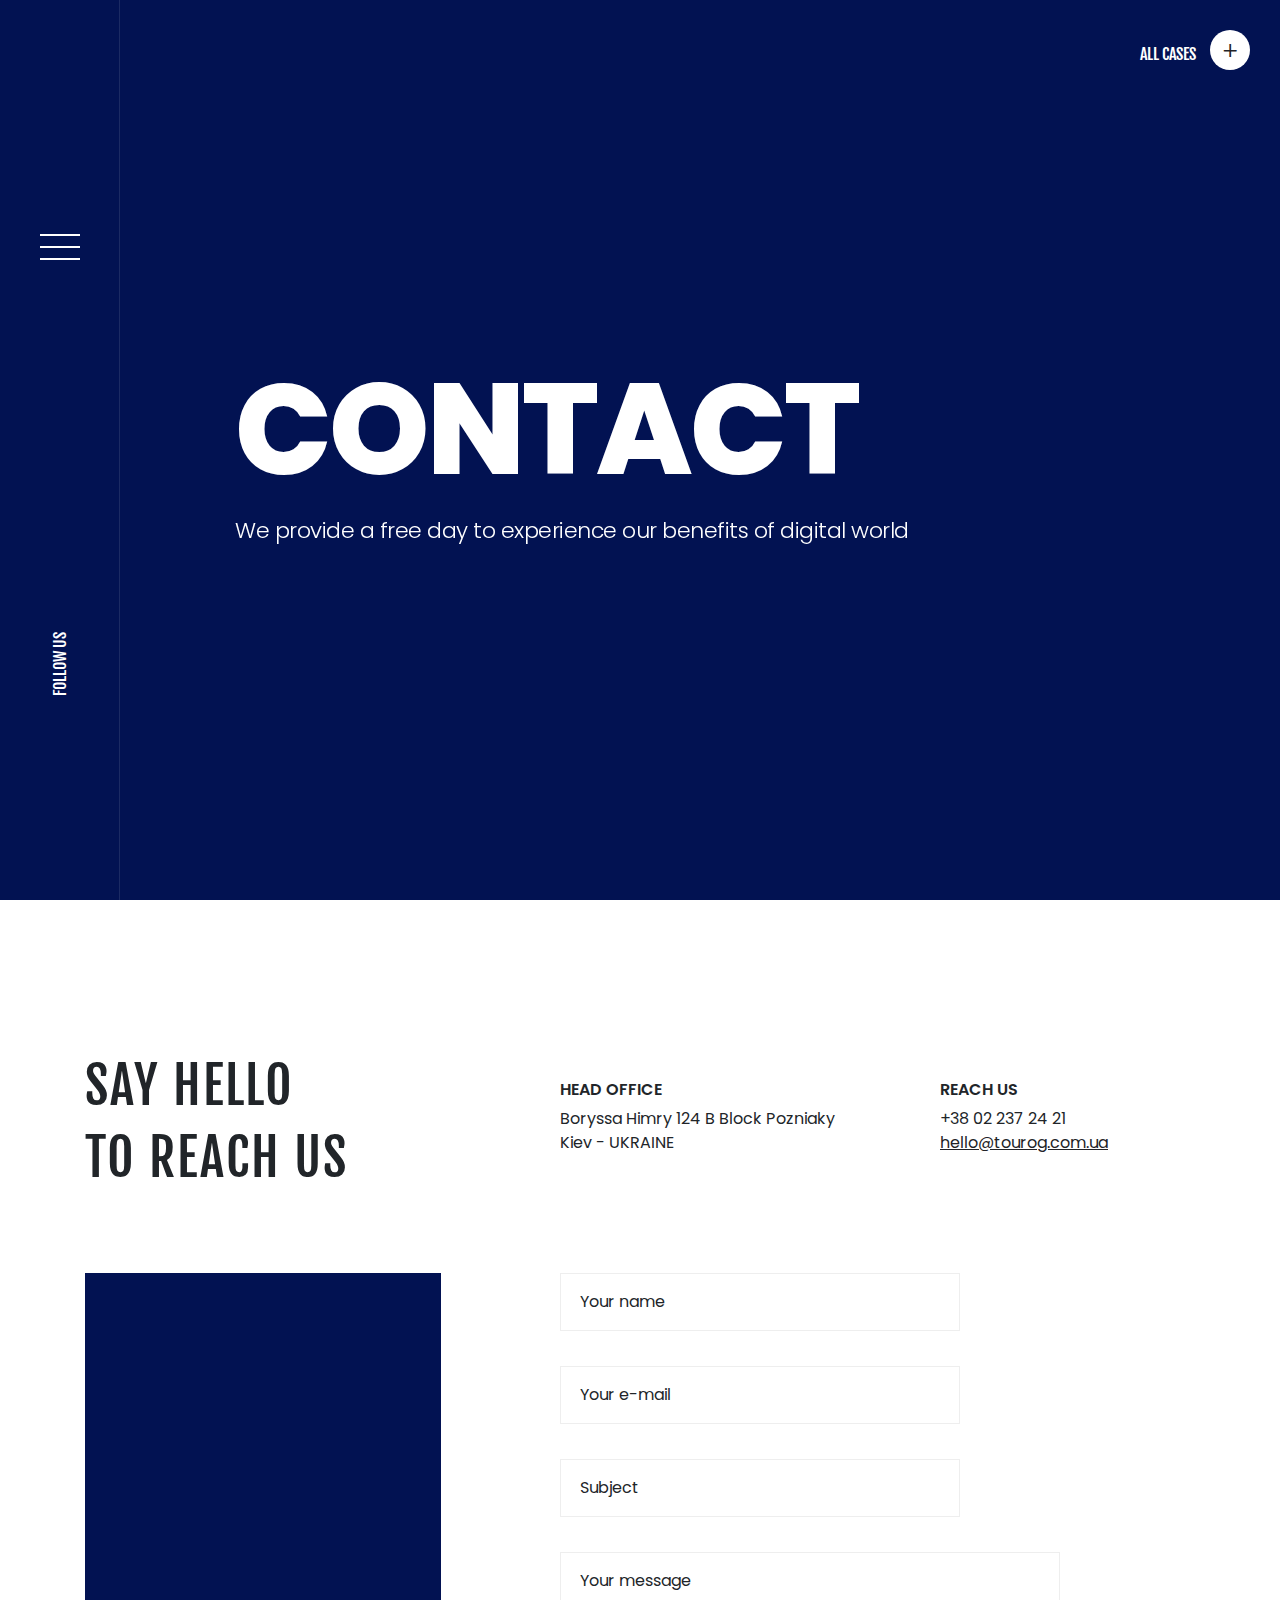
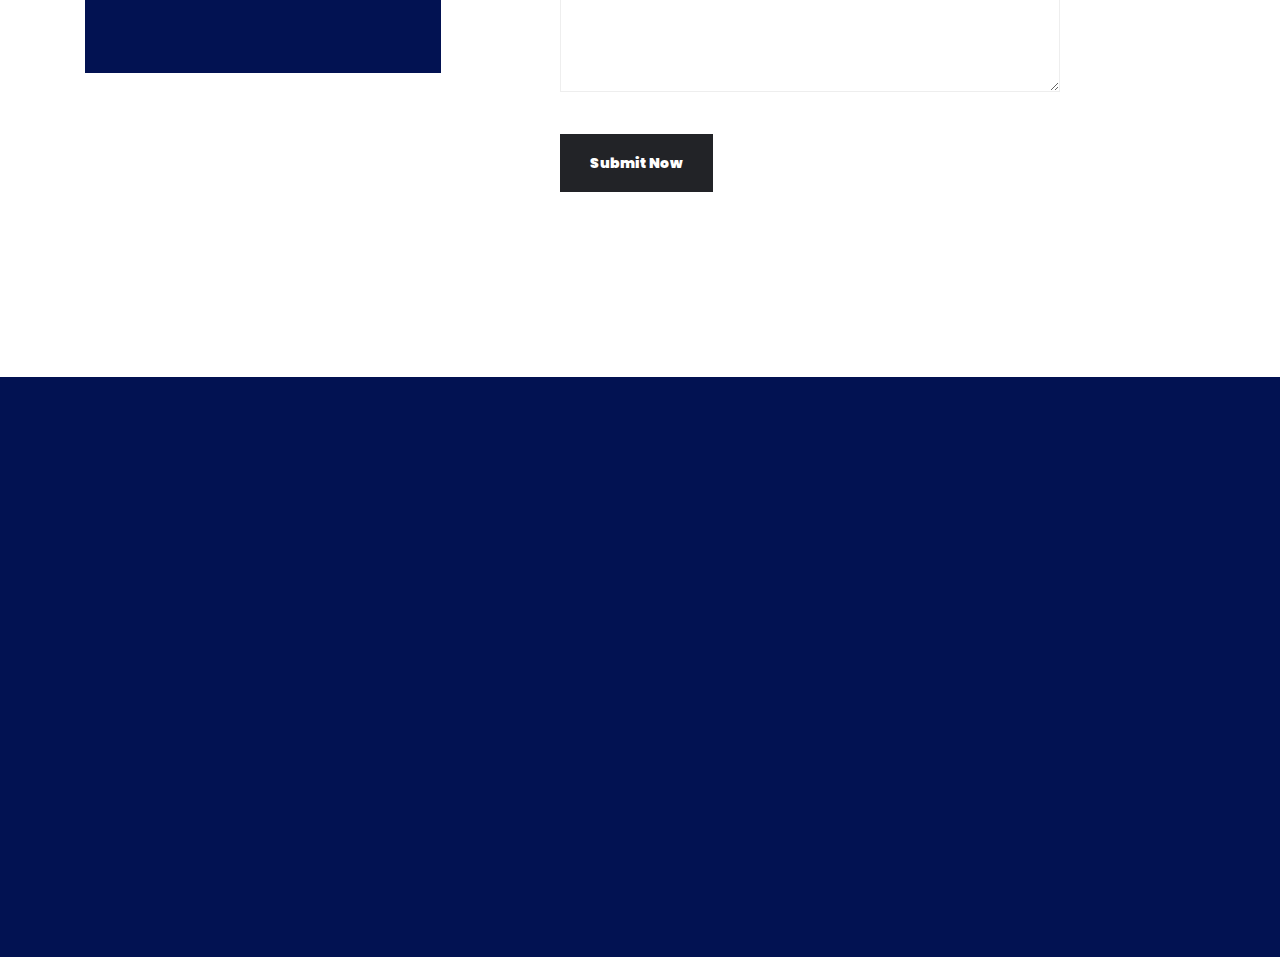
==== contact.html @ afe0ced9 "edit" ====
<!doctype html>
<html lang="en">
<head>
<meta charset="utf-8">
<meta name="viewport" content="width=device-width, initial-scale=1, shrink-to-fit=no">
<meta name="format-detection" content="telephone=no">
<meta name="theme-color" content="#75dab4"/>
<title>Nava Marketing Agency</title>
<meta name="author" content="Themezinho">
<meta name="description" content="Nava Marketing Agency">
<meta name="keywords" content="creative, works, showcase, portfolio, highlight, projects, modern, tourog, digital, studio, css, animation, transition, freelancers, web, development">

<!-- SOCIAL MEDIA META -->
<meta property="og:description" content="Nava Marketing Agency">
<meta property="og:image" content="">
<meta property="og:site_name" content="Nava">
<meta property="og:title" content="Nava">
<meta property="og:type" content="website">
<meta property="og:url" content="">

<!-- TWITTER META -->
<!-- <meta name="twitter:card" content="summary">
<meta name="twitter:site" content="@tourog">
<meta name="twitter:creator" content="@tourog">
<meta name="twitter:title" content="tourog">
<meta name="twitter:description" content="Tourog | Creative Agensy for Digital Age">
<meta name="twitter:image" content="http://www.themezinho.net/tourog/preview.png"> -->

<!-- FAVICON FILES -->
<link href="images/logos/logo-nava.png" rel="apple-touch-icon" sizes="144x144">
<link href="images/logos/logo-nava.png" rel="apple-touch-icon" sizes="114x114">
<link href="images/logos/logo-nava.png" rel="apple-touch-icon" sizes="72x72">
<link href="images/logos/logo-nava.png" rel="apple-touch-icon">
<link href="images/logos/logo-nava.png" rel="shortcut icon">

<!-- CSS FILES -->
<link rel="stylesheet" href="css/fontawesome.min.css">
<link rel="stylesheet" href="css/fancybox.min.css">
<link rel="stylesheet" href="css/hamburger.min.css">
<link rel="stylesheet" href="css/odometer.min.css">
<link rel="stylesheet" href="css/swiper.min.css">
<link rel="stylesheet" href="css/bootstrap.min.css">
<link rel="stylesheet" href="css/style.css">
</head>
<body>
<div class="preloader">
  <div class="layer"></div>
  <!-- end layer -->
  <div class="inner">
    <figure> <img src="images/logos/logo1.png" alt="Image" style="height: 150px; width: auto;"> </figure>
    <span></span> </div>
  <!-- end inner -->
</div>
<!-- end preloader -->
<div class="page-transition">
  <div class="layer"></div>
  <!-- end layer -->
</div>
<!-- end page-transition -->
<nav class="site-navigation">
  <div class="layer"></div>
  <!-- end layer -->
  <div class="inner">
    <ul data-splitting>
      <li><a href="index.html">HOME</a><small>Home Page</small>
        
      <!-- <ul>
      	<li><a href="index.html">HOME SLIDER</a></li>
      	<li><a href="index-video.html">HOME VIDEO</a></li>
      	<li><a href="index-carousel.html">HOME CAROUSEL</a></li>
      </ul> -->
        </li>
      <!-- <li><a href="studio.html">STUDIO</a> <small>All About Us</small> </li> -->
      <li><a href="showcases.html">SHOWCASES</a> <small>Our all projects</small> </li>
      <!-- <li><a href="blog.html">BLOG</a> <small>Recent posts</small> </li> -->
      <li><a href="contact.html">CONTACT</a> <small>Say hello</small> </li>
    </ul>
  </div>
  <!-- end inner -->
</nav>
<!-- end site-navigation -->
<div class="social-media">
  <div class="layer"> </div>
  <!-- end layer -->
  <div class="inner">
    <h5>Social Share </h5>
    <ul>
      <li><a href="https://www.facebook.com/nava.marketing.ag\"><i class="fab fa-facebook-f"></i></a></li>
      <li><a href="https://www.instagram.com/nava_agency?igsh=MXhuM2VhdHByc3c0NA=="><i class="fab fa-instagram"></i></a></li>
      <li><a href="https://www.linkedin.com/company/80256194/admin/feed/posts/"><i class="fab fa-linkedin-in"></i></a></li>
      <li><a href="https://www.tiktok.com/@nava.agency?_t=8l06HeVfZ2M&_r=1"><i class="fa-brands fa-tiktok"></i></a></li>
      <!-- <li><a href="#"><i class="fab fa-youtube"></i></a></li> -->
    </ul>
  </div>
</div>
<!-- end social-media -->
<div class="all-cases">
  <div class="layer"> </div>
  <!-- end layer -->
  <!-- <div class="inner">
    <ul>
      <li><a href="#">Darkness</a></li>
      <li><a href="#">Goddes</a></li>
      <li><a href="#">Employee</a></li>
      <li><a href="#">Berry</a></li>
      <li><a href="#">Roosters</a></li>
      <li><a href="#">Primero</a></li>
    </ul>
  </div> -->
  <!-- end inner -->
</div>
<!-- end all-cases -->
<main>
  <aside class="left-side">
    <!-- <div class="logo"> <a href="index.html"><img src="images/logos/logo1.png" alt="Image"></a> </div> -->
    <!-- end logo -->
    <div class="hamburger" id="hamburger">
      <div class="hamburger__line hamburger__line--01">
        <div class="hamburger__line-in hamburger__line-in--01"></div>
      </div>
      <div class="hamburger__line hamburger__line--02">
        <div class="hamburger__line-in hamburger__line-in--02"></div>
      </div>
      <div class="hamburger__line hamburger__line--03">
        <div class="hamburger__line-in hamburger__line-in--03"></div>
      </div>
      <div class="hamburger__line hamburger__line--cross01">
        <div class="hamburger__line-in hamburger__line-in--cross01"></div>
      </div>
      <div class="hamburger__line hamburger__line--cross02">
        <div class="hamburger__line-in hamburger__line-in--cross02"></div>
      </div>
    </div>
    <!-- end hamburger -->
    <div class="follow-us"> FOLLOW US </div>
    <!-- end follow-us -->
    <!-- <div class="equalizer"> <span></span> <span></span> <span></span> <span></span> </div> -->
    <!-- end equalizer -->
  </aside>
  <!-- end left-side -->
  <div class="all-cases-link"> <span>ALL CASES</span> <b>+</b> </div>
  <!-- end all-cases-link -->
  <header class="page-header">
  <div class="video-bg">
  	<video src="videos/video02.mp4" muted loop autoplay></video>
  </div>
  <!-- end video-bg -->
  <div class="inner">
  	<div class="container">
  		<h1>CONTACT</h1>
  		<p>We provide a free day to experience our benefits of digital world</p>
  	</div>
  	<!-- end container -->
  </div>
  <!-- end inner -->
  </header>
  <!-- end page-header -->
	 <section class="contact">
    <div class="container">
    	<div class="row">
    	<div class="col-lg-5">
    		<h3 class="section-title">SAY HELLO <br>TO REACH US</h3>
    	</div>
    	<!-- end col-5 -->
    	<div class="col-lg-4 col-md-6">
    		<h6>HEAD OFFICE</h6>
    		<address>
    			Boryssa Himry 124 B Block Pozniaky<br>
Kiev - UKRAINE
    		</address>
    	</div>
    	<!-- end col-4 -->
    	<div class="col-lg-3 col-md-6">
    		<h6>REACH US</h6>
    		<address>
    			<p>+38 02 237 24 21</p>
    			<a href="#">hello@tourog.com.ua</a>
    		</address>
    	</div>
    	<!-- end col-3 -->
    	<div class="col-lg-5">
    		 <div class="map">
    			<iframe src="https://www.google.com/maps/embed?pb=!1m18!1m12!1m3!1d325518.68780316407!2d30.252511957059642!3d50.4016990487754!2m3!1f0!2f0!3f0!3m2!1i1024!2i768!4f13.1!3m3!1m2!1s0x40d4cf4ee15a4505%3A0x764931d2170146fe!2z0JrQuNGX0LIsINCj0LrRgNCw0ZfQvdCwLCAwMjAwMA!5e0!3m2!1suk!2str!4v1555663203384!5m2!1suk!2str"></iframe>
    		</div>
    		<!-- end map -->
    	</div>
    	<!-- end col-5 -->
    	<div class="col-lg-7">
    		<div class="contact-form">
			 <form id="contact" name="contact" method="post">
          <div class="form-group">
            <input type="text" name="name" id="name" autocomplete="off" required>
             <span>Your name</span>
          </div>
          <!-- end form-group -->
          <div class="form-group"> 
            <input type="text" name="email" id="email" autocomplete="off" required>
            <span>Your e-mail</span>
          </div>
          <!-- end form-group -->
          <div class="form-group"> 
            <input type="text" name="subject" id="subject" autocomplete="off" required>
            <span>Subject</span>
          </div>
          <!-- end form-group -->
          <div class="form-group"> 
            <textarea name="message" id="message" autocomplete="off" required></textarea>
            <span>Your message</span>
          </div>
          <!-- end form-group -->
          <div class="form-group">
            <button id="submit" type="submit" name="submit">
<strong>Submit Now<b></b> <i></i></strong>
         </button>
          </div>
          <!-- end form-group -->
        </form>
        <!-- end form --> 
         <div class="form-group">
          <div id="success" class="alert alert-success" role="alert"> Your message was sent successfully! We will be in touch as soon as we can. </div>
        <!-- end success -->
        <div id="error" class="alert alert-danger" role="alert"> Something went wrong, try refreshing and submitting the form again. </div>
        <!-- end error --> 
        </div>
        <!-- end form-group -->
        </div>
        <!-- end contact-form -->
    	</div>
    	<!-- col-7 -->
    	</div>
    	<!-- end row -->
    </div>
    <!-- end container -->
  </section>
  <!-- end blog -->
</main>
<!-- end main -->
<footer class="footer">
  <div class="container">
    <div class="row">
      <div class="col-12">
        <ul>
          <li><a href="#"><i class="fab fa-facebook-f"></i></a></li>
          <li><a href="#"><i class="fab fa-twitter"></i></a></li>
          <li><a href="#"><i class="fab fa-linkedin-in"></i></a></li>
          <li><a href="#"><i class="fab fa-google-plus-g"></i></a></li>
          <li><a href="#"><i class="fab fa-youtube"></i></a></li>
        </ul>
        <h6>LET’S HAVE A TALK ABOUT YOUR PROJECT.</h6>
        <h2>Need more information or want <br>
          to get in touch?</h2>
        <a href="#" class="link">Get in touch</a> </div>
      <!-- end col-12 -->
      <div class="col-12">
        <div class="footer-bar"> <span class="copyright">© 2023 Tourog | All Rights Reserved</span> <span class="creation">Site created by <a href="#">Themezinho</a></span> </div>
        <!-- end footer-bar --> 
      </div>
      <!-- end col-12 --> 
    </div>
    <!-- end row --> 
  </div>
  <!-- end container --> 
</footer>
<!-- end footer -->

<!-- JS FILES --> <script src="js/jquery.min.js"></script> 
<script src="js/bootstrap.min.js"></script> 
<script src="js/swiper.min.js"></script> 
<script src="js/wow.min.js"></script> 
<script src='js/splitting.min.js'></script> 
<script src='js/odometer.min.js'></script> 
<script src='js/fancybox.min.js'></script> 
<script src="js/jquery.form.min.js"></script> 
<script src="js/jquery.validate.min.js"></script> 
<script src="js/contact.form.min.js"></script> 
<script src="js/scripts.js"></script>
</body>
</html>
---- css/hamburger.min.css ----
.hamburger{width:40px;height:40px;display:block;position:relative;cursor:pointer;pointer-events:auto;-webkit-tap-highlight-color:transparent}.hamburger__line{width:40px;height:2px;overflow:hidden;position:absolute;z-index:10}.hamburger__line-in{width:200px;height:2px;position:absolute;top:0;left:0}.hamburger__line-in::after,.hamburger__line-in::before{width:60px;height:2px;content:'';display:block;position:absolute;top:0;background-color:#fff}.hamburger__line-in::before{left:-128px}.hamburger__line-in::after{left:0}.hamburger__line--01,.hamburger__line--02,.hamburger__line--03{left:0}.hamburger__line--01{top:10px}.hamburger__line--02{top:22px}.hamburger__line--03{top:34px}.hamburger__line--cross01,.hamburger__line--cross02{left:0}.hamburger__line--cross01,.hamburger__line--cross02{top:22px}.hamburger__line--cross01{-webkit-transform:rotate(45deg);transform:rotate(45deg)}.hamburger__line--cross02{-webkit-transform:rotate(-45deg);transform:rotate(-45deg)}.hamburger__line{-webkit-transition-duration:.6s;transition-duration:.6s;-webkit-transition-timing-function:cubic-bezier(.19,1,.22,1);transition-timing-function:cubic-bezier(.19,1,.22,1)}.hamburger__line-in{-webkit-transition-duration:.6s;transition-duration:.6s;-webkit-transition-timing-function:cubic-bezier(.19,1,.22,1);transition-timing-function:cubic-bezier(.19,1,.22,1)}.hamburger__line-in::after,.hamburger__line-in::before{-webkit-transition-timing-function:cubic-bezier(.19,1,.22,1);transition-timing-function:cubic-bezier(.19,1,.22,1);-webkit-transition-property:-webkit-transform;transition-property:-webkit-transform;transition-property:transform;transition-property:transform,-webkit-transform}.hamburger__line-in--cross01,.hamburger__line-in--cross02{-webkit-transform:translateX(-33.3%);transform:translateX(-33.3%)}.hamburger__line-in--01{-webkit-transition-delay:.2s;transition-delay:.2s}.hamburger__line-in--02{-webkit-transition-delay:.25s;transition-delay:.25s}.hamburger__line-in--02::after,.hamburger__line-in--02::before{-webkit-transition-delay:50ms;transition-delay:50ms}.hamburger__line-in--03{-webkit-transition-delay:.3s;transition-delay:.3s}.hamburger__line-in--03::after,.hamburger__line-in--03::before{-webkit-transition-delay:.1s;transition-delay:.1s}.hamburger__line-in--cross01{-webkit-transition-delay:0ms;transition-delay:0ms}.hamburger__line-in--cross02{-webkit-transition-delay:50ms;transition-delay:50ms}.hamburger__line-in--cross02::after,.hamburger__line-in--cross02::before{-webkit-transition-delay:.1s;transition-delay:.1s}.hamburger.is-opened-navi .hamburger__line-in--01,.hamburger.is-opened-navi .hamburger__line-in--02,.hamburger.is-opened-navi .hamburger__line-in--03{-webkit-transform:translateX(33.3%);transform:translateX(33.3%)}.hamburger.is-opened-navi .hamburger__line-in--cross01,.hamburger.is-opened-navi .hamburger__line-in--cross02{-webkit-transform:translateX(0);transform:translateX(0)}.hamburger.is-opened-navi .hamburger__line-in--01{-webkit-transition-delay:0s;transition-delay:0s}.hamburger.is-opened-navi .hamburger__line-in--02{-webkit-transition-delay:50ms;transition-delay:50ms}.hamburger.is-opened-navi .hamburger__line-in--03{-webkit-transition-delay:.1s;transition-delay:.1s}.hamburger.is-opened-navi .hamburger__line-in--cross01{-webkit-transition-delay:.25s;transition-delay:.25s}.hamburger.is-opened-navi .hamburger__line-in--cross02{-webkit-transition-delay:.3s;transition-delay:.3s}.hamburger:hover .hamburger__line-in::after,.hamburger:hover .hamburger__line-in::before{-webkit-transform:translateX(200%);transform:translateX(200%)}.hamburger:hover .hamburger__line-in--01::after,.hamburger:hover .hamburger__line-in--01::before,.hamburger:hover .hamburger__line-in--02::after,.hamburger:hover .hamburger__line-in--02::before,.hamburger:hover .hamburger__line-in--03::after,.hamburger:hover .hamburger__line-in--03::before{-webkit-transition-duration:1s;transition-duration:1s}.hamburger:hover .hamburger__line-in--cross01::after,.hamburger:hover .hamburger__line-in--cross01::before,.hamburger:hover .hamburger__line-in--cross02::after,.hamburger:hover .hamburger__line-in--cross02::before{-webkit-transition-duration:0s;transition-duration:0s}.hamburger.is-opened-navi:hover .hamburger__line-in--cross01::after,.hamburger.is-opened-navi:hover .hamburger__line-in--cross01::before,.hamburger.is-opened-navi:hover .hamburger__line-in--cross02::after,.hamburger.is-opened-navi:hover .hamburger__line-in--cross02::before{-webkit-transition-duration:1s;transition-duration:1s}.hamburger.is-opened-navi:hover .hamburger__line-in--01::after,.hamburger.is-opened-navi:hover .hamburger__line-in--01::before,.hamburger.is-opened-navi:hover .hamburger__line-in--02::after,.hamburger.is-opened-navi:hover .hamburger__line-in--02::before,.hamburger.is-opened-navi:hover .hamburger__line-in--03::after,.hamburger.is-opened-navi:hover .hamburger__line-in--03::before{-webkit-transition-duration:0s;transition-duration:0s}
---- css/style.css ----
/*

@Author: Themezinho
@URL: http://www.themezinho.net

This file contains the styling for the actual theme, this
is the file you need to edit to change the look of the
theme.


	// Table of contents //

		01. GOOGLE FONTS
		02. BODY
		03. HTML TAGS
		04. CUSTOM TAGS
		05. SECTIONS
		06. CONTENT
		07. ODOMETER
		08. EQUALIZER
		09. REVEAL EFFECT
		10. PAGE TRANSITION
		11. PRELOADER
		12. PAGE LOADED
		13. TEXT ROTATER
		14. PERSPECTIVE
		15. SOCIAL BAR
		16. HEADER
		17. DROPDOWN
		18. SLIDER
		19. SLIDER FRACTION
		20. SLIDER BUTTONS
		21. SLIDER CONTENT
		22. SLIDER LINKS
		23. INT HERO
		24. ABOUT STUDIO
		25. WORKS
		26. WORKS FILTER
		27. WORKS FIGURE
		28. ICON FEATURES
		29. TEAM MEMBERS
		30. CLIENTS
		31. SIDE IMAGE CONTENT
		32. AWARDS
		33. JOURNAL
		34. CONTACT
		35. FOOTER
		36. SCROLL DOWN
		37. RESPONSIVE MEDIUM FIXES
		38. RESPONSIVE TABLET FIXES
		39. RESPONSIVE MOBILE FIXES



*/
/* GOOGLE FONTS */
@import url("https://fonts.googleapis.com/css?family=Fjalla+One|Poppins:300,400,600,800&display=swap");
/* BODY */
* {
  outline: none !important;
}

body {
  margin: 0;
  padding: 0;
  font-family: "Poppins", sans-serif;
  -webkit-font-smoothing: antialiased;
  text-rendering: optimizeLegibility;
  -moz-osx-font-smoothing: grayscale;
  background: #021252;
}

/* HTML ELEMENTS */
img {
  max-width: 100%;
}

/* LINKS */
a {
  color: #222327;
  -webkit-transition: 0.25s ease-in-out;
  -moz-transition: 0.25s ease-in-out;
  -ms-transition: 0.25s ease-in-out;
  -o-transition: 0.25s ease-in-out;
  transition: 0.25s ease-in-out;
}
a:hover {
  text-decoration: underline;
  color: #222327;
}

/* CUSTOM CLASSES */
.overflow {
  overflow: hidden;
}

/* CUSTOM CONTAINER */
@media (min-width: 1300px) {
  .container {
    max-width: 1340px;
  }
}
/* SECTIONS */
main {
  width: 100%;
  display: flex;
  flex-wrap: wrap;
  position: relative;
  overflow: hidden;
  background: #021252;
}

section {
  position: relative;
}

aside {
  position: relative;
}

/* FORM ELEMENTS */
input[type=text] {
  max-width: 100%;
  height: 58px;
  border: 1px solid #eee;
  padding: 0 20px;
}

input[type=email] {
  max-width: 100%;
  height: 58px;
  border: 1px solid #eee;
  padding: 0 20px;
}

input[type=search] {
  max-width: 100%;
  height: 58px;
  border: 1px solid #eee;
  padding: 0 20px;
}

input[type=password] {
  max-width: 100%;
  height: 58px;
  border: 1px solid #eee;
  padding: 0 20px;
}

input[type=submit] {
  height: 58px;
  border: none;
  background: #222327;
  color: #fff;
  padding: 0 30px;
  font-weight: 600;
  font-size: 14px;
}

button[type=submit] {
  height: 58px;
  border: none;
  background: #222327;
  color: #fff;
  padding: 0 30px;
  font-weight: 600;
  font-size: 14px;
}

textarea {
  max-width: 100%;
  height: 140px;
  border: 1px solid #eee;
  padding: 20px;
}

/* EQUALIZER */
.equalizer {
  width: 26px;
  height: 30px;
  cursor: pointer;
  position: relative;
}

.equalizer span {
  background: #fff;
  width: 2px;
  height: 0px;
  bottom: 0;
  left: 0%;
  display: block;
  position: absolute;
  transition: height 0.2s linear;
}

.equalizer span:nth-child(1) {
  margin-left: 8px;
}

.equalizer span:nth-child(2) {
  margin-left: 16px;
}

.equalizer span:nth-child(4) {
  margin-left: 24px;
}

.equalizer.paused span {
  height: 3px !important;
}

/* SPLITTING */
.splitting .word, .splitting .char {
  display: inline-block;
}

.splitting .char {
  position: relative;
}

.animated .char {
  display: inline-block;
  animation: texteffect 0.6s cubic-bezier(0.5, 0, 0.5, 1) both;
  animation-delay: calc(10ms * var(--char-index));
}

/* ODOMETER */
.odometer.odometer-auto-theme, .odometer.odometer-theme-car {
  padding: 0;
}

.odometer.odometer-auto-theme .odometer-digit, .odometer.odometer-theme-car .odometer-digit {
  padding: 0;
}

.odometer.odometer-auto-theme .odometer-digit .odometer-value, .odometer.odometer-theme-car .odometer-digit .odometer-value {
  text-indent: -5px;
}

.odometer.odometer-auto-theme .odometer-digit .odometer-digit-inner, .odometer.odometer-theme-car .odometer-digit .odometer-digit-inner {
  left: 0;
}

.odometer.odometer-auto-theme .odometer-digit .odometer-value, .odometer.odometer-theme-car .odometer-digit .odometer-value {
  text-indent: 0;
}

/* PAGINATION */
.pagination {
  width: 100%;
  float: left;
  margin: 50px 0;
}
.pagination .page-item {
  display: inline-block;
  margin-right: 10px;
}
.pagination .page-item .page-link {
  font-weight: 600;
  border-radius: 0 !important;
  font-size: 13px;
  color: #222327;
  line-height: 1;
  padding: 15px 30px;
}

/* REVEAL EFFECT */
.reveal-effect {
  float: left;
  position: relative;
}

.reveal-effect > * {
  -webkit-animation-duration: 1s;
  animation-duration: 1s;
  -webkit-animation-fill-mode: forwards;
  animation-fill-mode: forwards;
  -webkit-animation-timing-function: cubic-bezier(0.785, 0.135, 0.15, 0.86);
  animation-timing-function: cubic-bezier(0.785, 0.135, 0.15, 0.86);
  position: relative;
}

.reveal-effect > * {
  -webkit-animation-fill-mode: forwards;
  animation-fill-mode: forwards;
}

.reveal-effect {
  -webkit-transition-property: -webkit-transform;
  transition-property: -webkit-transform;
  transition-property: transform;
  transition-property: transform, -webkit-transform;
}

.reveal-effect {
  -webkit-transition-duration: 1.2s;
  transition-duration: 1.2s;
  -webkit-transition-timing-function: cubic-bezier(0.25, 0.1, 0.25, 1);
  transition-timing-function: cubic-bezier(0.25, 0.1, 0.25, 1);
}

.reveal-effect.animated {
  -webkit-transform: translate(0, 0);
  transform: translate(0, 0);
}

.reveal-effect.animated * {
  -webkit-animation-name: show-img-1;
  animation-name: show-img-1;
}

.reveal-effect:after {
  -webkit-animation-fill-mode: forwards;
  animation-fill-mode: forwards;
  -webkit-animation-timing-function: cubic-bezier(0.785, 0.135, 0.15, 0.86);
  animation-timing-function: cubic-bezier(0.785, 0.135, 0.15, 0.86);
}

.reveal-effect:after {
  content: "";
  width: 100%;
  height: 100%;
  display: block;
  position: absolute;
  top: 0;
  left: 0;
}

.reveal-effect:after {
  -webkit-transform-origin: left top;
  transform-origin: left top;
  -webkit-transform: scale(0.05, 0);
  transform: scale(0.05, 0);
  -webkit-animation-duration: 1s;
  animation-duration: 1s;
  -webkit-animation-fill-mode: forwards;
  animation-fill-mode: forwards;
  -webkit-animation-timing-function: cubic-bezier(0.785, 0.135, 0.15, 0.86);
  animation-timing-function: cubic-bezier(0.785, 0.135, 0.15, 0.86);
}

.reveal-effect.masker:after {
  background-color: #161619;
}

.reveal-effect.animated:after {
  -webkit-animation-name: slide-bg-2;
  animation-name: slide-bg-2;
}

/* SWIPER PAGINATION */
.swiper-pagination .swiper-pagination-bullet {
  width: 12px;
  height: 12px;
  transform: scale(0.4);
  background: #fff;
  opacity: 1;
  border-radius: 50%;
}

.swiper-pagination .swiper-pagination-bullet:hover {
  -webkit-transition: box-shadow 0.3s ease;
  transition: box-shadow 0.3s ease;
  -webkit-transition: background-color 0.3s ease, -webkit-transform 0.3s ease;
  transition: background-color 0.3s ease, transform 0.3s ease;
  -webkit-transform: scale(1);
  box-shadow: 0 0 0 2px rgba(255, 255, 255, 0);
  border: 2px solid #fff;
  background: none;
}

.swiper-pagination .swiper-pagination-bullet-active {
  -webkit-transition: box-shadow 0.3s ease;
  transition: box-shadow 0.3s ease;
  -webkit-transition: background-color 0.3s ease, -webkit-transform 0.3s ease;
  transition: background-color 0.3s ease, transform 0.3s ease;
  -webkit-transform: scale(1);
  box-shadow: 0 0 0 2px rgba(255, 255, 255, 0);
  border: 2px solid #fff;
  background: none;
}

/* PRELOADER */
.preloader {
  width: 100%;
  height: 100%;
  display: flex;
  flex-wrap: wrap;
  flex-direction: column;
  justify-content: center;
  position: fixed;
  left: 0;
  top: 0;
  z-index: 11;
  background: rgb(7, 41, 181);
  text-align: center;
  -webkit-transition: all 0.3s ease;
  -moz-transition: all 0.3s ease;
  transition: all 0.3s ease;
  transition-duration: 500ms;
  -webkit-transition-duration: 500ms;
  transition-timing-function: cubic-bezier(0.86, 0, 0.07, 1);
  -webkit-transition-timing-function: cubic-bezier(0.86, 0, 0.07, 1);
  overflow: hidden;
  transition-delay: 0.6s;
}
.preloader * {
  -webkit-transition: all 0.3s ease;
  -moz-transition: all 0.3s ease;
  transition: all 0.3s ease;
  transition-duration: 500ms;
  -webkit-transition-duration: 500ms;
  transition-timing-function: cubic-bezier(0.86, 0, 0.07, 1);
  -webkit-transition-timing-function: cubic-bezier(0.86, 0, 0.07, 1);
}
.preloader .layer {
  width: 100%;
  height: 100%;
  position: absolute;
  left: 0;
  top: 0;
  background: #021252;
  transition-delay: 0.3s;
}
.preloader .inner {
  display: inline-block;
  text-align: center;
  position: relative;
  z-index: 2;
  margin: 0 auto;
}
.preloader .inner span {
  color: #fff;
  text-transform: uppercase;
  font-weight: 600;
  font-size: 13px;
}
.preloader .inner figure {
  display: block;
  margin-bottom: 20px;
  transition-delay: 0.1s;
}
.preloader .inner figure img {
  height: 40px;
  transform: translateX(-7px);
}

/* PAGE LOADED */
.page-loaded .preloader {
  left: -100%;
}

.page-loaded .preloader .inner figure {
  opacity: 0;
  transform: scale(1.5);
}

.page-loaded .preloader .inner span {
  transform: translateY(20px);
  opacity: 0;
}

.page-loaded .preloader .layer {
  left: -100%;
}

.page-loaded .left-side {
  left: 0;
  opacity: 1;
}

.page-loaded .slider {
  filter: blur(0);
  transform: scale(1);
}

.page-loaded .page-header {
  filter: blur(0);
  transform: scale(1);
}

.page-loaded .all-cases-link {
  right: 30px;
}

/* PAGE TRANSTION */
.page-transition {
  width: 100%;
  height: 100%;
  position: fixed;
  right: -100%;
  top: 0;
  z-index: 13;
  opacity: 0;
  visibility: hidden;
  opacity: 0;
  visibility: hidden;
  -webkit-transition: all 0.3s ease;
  -moz-transition: all 0.3s ease;
  transition: all 0.3s ease;
  transition-duration: 500ms;
  -webkit-transition-duration: 500ms;
  transition-timing-function: cubic-bezier(0.86, 0, 0.07, 1);
  -webkit-transition-timing-function: cubic-bezier(0.86, 0, 0.07, 1);
  background: ;
}
.page-transition .layer {
  width: 0;
  height: 100%;
  position: absolute;
  right: 0;
  top: 0;
  background: #021252;
  -webkit-transition: all 0.3s ease;
  -moz-transition: all 0.3s ease;
  transition: all 0.3s ease;
  transition-duration: 500ms;
  -webkit-transition-duration: 500ms;
  transition-timing-function: cubic-bezier(0.86, 0, 0.07, 1);
  -webkit-transition-timing-function: cubic-bezier(0.86, 0, 0.07, 1);
  transition-delay: 0.3s;
}
.page-transition.active {
  opacity: 1;
  visibility: visible;
  right: 0;
}
.page-transition.active .layer {
  width: 100%;
}

/* SITE NAVIGATION */
.site-navigation {
  width: 100%;
  height: 100vh;
  display: flex;
  flex-wrap: wrap;
  flex-direction: column;
  justify-content: center;
  position: fixed;
  right: -100%;
  top: 0;
  z-index: 9;
  opacity: 0;
  visibility: hidden;
  -webkit-transition: all 0.3s ease;
  -moz-transition: all 0.3s ease;
  transition: all 0.3s ease;
  transition-duration: 500ms;
  -webkit-transition-duration: 500ms;
  transition-timing-function: cubic-bezier(0.86, 0, 0.07, 1);
  -webkit-transition-timing-function: cubic-bezier(0.86, 0, 0.07, 1);
  background: #0d04b8;
  padding-left: 120px;
}
.site-navigation .layer {
  width: 0;
  height: 100%;
  position: absolute;
  right: 0;
  top: 0;
  background: #021252;
  -webkit-transition: all 0.3s ease;
  -moz-transition: all 0.3s ease;
  transition: all 0.3s ease;
  transition-duration: 500ms;
  -webkit-transition-duration: 500ms;
  transition-timing-function: cubic-bezier(0.86, 0, 0.07, 1);
  -webkit-transition-timing-function: cubic-bezier(0.86, 0, 0.07, 1);
  transition-delay: 0.3s;
}
.site-navigation .inner {
  position: relative;
  z-index: 2;
  padding-left: 100px;
  -webkit-transition: 0.25s ease-in-out;
  -moz-transition: 0.25s ease-in-out;
  -ms-transition: 0.25s ease-in-out;
  -o-transition: 0.25s ease-in-out;
  transition: 0.25s ease-in-out;
  transition-delay: 0.7s;
  opacity: 0;
}
.site-navigation .inner ul {
  margin: 0;
  padding: 0;
  animation-duration: 1s;
}
.site-navigation .inner ul li {
  display: block;
  margin: 5px 0;
  padding: 5px 0;
}
.site-navigation .inner ul li ul {
  margin-top: 0;
  margin-bottom: 10px;
  display: none;
}
.site-navigation .inner ul li ul li {
  display: block;
  margin: 0;
}
.site-navigation .inner ul li ul li a {
  font-size: 26px;
}
.site-navigation .inner ul li i {
  margin-left: 20px;
  font-size: 30px;
  color: #fff;
  display: inline-block;
  line-height: 1;
  transform: translateY(-5px);
  cursor: pointer;
}
.site-navigation .inner ul li small {
  width: 100%;
  display: block;
  color: #fff;
  opacity: 0.7;
  letter-spacing: 0.5px;
  font-size: 11px;
  text-transform: uppercase;
  font-weight: 600;
  transform: translateY(-15px);
}
.site-navigation .inner ul li a {
  font-size: 50px;
  display: inline-block;
  font-weight: 800;
  color: #fff;
  -webkit-transition: 0.25s ease-in-out;
  -moz-transition: 0.25s ease-in-out;
  -ms-transition: 0.25s ease-in-out;
  -o-transition: 0.25s ease-in-out;
  transition: 0.25s ease-in-out;
}
.site-navigation .inner ul li a:hover {
  color: #75dab4;
  text-decoration: none;
}
.site-navigation.active {
  opacity: 1;
  visibility: visible;
  right: 0;
}
.site-navigation.active .layer {
  width: 100%;
}
.site-navigation.active .inner {
  opacity: 1;
}

/* SECTION TITLES */
.section-title {
  font-family: "Fjalla One", sans-serif;
  margin-bottom: 80px;
  line-height: 1.4;
  font-size: 4vw;
  letter-spacing: 2px;
}

/* SOCIAL MEDIA */
.social-media {
  width: 100%;
  height: 100%;
  display: flex;
  flex-wrap: wrap;
  flex-direction: column;
  justify-content: center;
  align-items: center;
  position: fixed;
  right: -100%;
  top: 0;
  z-index: 3;
  background: #2008d3;
  opacity: 0;
  visibility: hidden;
  -webkit-transition: all 0.3s ease;
  -moz-transition: all 0.3s ease;
  transition: all 0.3s ease;
  transition-duration: 500ms;
  -webkit-transition-duration: 500ms;
  transition-timing-function: cubic-bezier(0.86, 0, 0.07, 1);
  -webkit-transition-timing-function: cubic-bezier(0.86, 0, 0.07, 1);
}
.social-media .layer {
  width: 0;
  height: 100%;
  position: absolute;
  right: 0;
  top: 0;
  background: #021252;
  -webkit-transition: all 0.3s ease;
  -moz-transition: all 0.3s ease;
  transition: all 0.3s ease;
  transition-duration: 500ms;
  -webkit-transition-duration: 500ms;
  transition-timing-function: cubic-bezier(0.86, 0, 0.07, 1);
  -webkit-transition-timing-function: cubic-bezier(0.86, 0, 0.07, 1);
  transition-delay: 0.3s;
}
.social-media .inner {
  position: relative;
  z-index: 2;
  padding-left: 100px;
  -webkit-transition: 0.25s ease-in-out;
  -moz-transition: 0.25s ease-in-out;
  -ms-transition: 0.25s ease-in-out;
  -o-transition: 0.25s ease-in-out;
  transition: 0.25s ease-in-out;
  transition-delay: 0.7s;
  opacity: 0;
  text-align: center;
  width: 100%;
}
.social-media .inner h5 {
  font-size: 3vw;
  font-weight: 600;
  color: #fff;
  margin-bottom: 50px;
}
.social-media .inner ul {
  display: block;
  margin: 0;
  padding: 0;
}
.social-media .inner ul li {
  font-size: 2vw;
  display: inline-block;
  margin: 0 40px;
  padding: 0;
  list-style: none;
}
.social-media .inner ul li a {
  color: #fff;
}
.social-media .inner ul li a:hover {
  color: #75dab4;
  text-decoration: none;
}
.social-media.active {
  opacity: 1;
  visibility: visible;
  right: 0;
}
.social-media.active .layer {
  width: 100%;
}
.social-media.active .inner {
  opacity: 1;
}

/* ALL CASES */
.all-cases {
  width: 100%;
  height: 100%;
  display: flex;
  flex-wrap: wrap;
  flex-direction: column;
  justify-content: center;
  align-items: center;
  position: fixed;
  right: -100%;
  top: 0;
  z-index: 3;
  background: #2701d2;
  opacity: 0;
  visibility: hidden;
  -webkit-transition: all 0.3s ease;
  -moz-transition: all 0.3s ease;
  transition: all 0.3s ease;
  transition-duration: 500ms;
  -webkit-transition-duration: 500ms;
  transition-timing-function: cubic-bezier(0.86, 0, 0.07, 1);
  -webkit-transition-timing-function: cubic-bezier(0.86, 0, 0.07, 1);
}
.all-cases .layer {
  width: 0;
  height: 100%;
  position: absolute;
  right: 0;
  top: 0;
  background: #021252;
  -webkit-transition: all 0.3s ease;
  -moz-transition: all 0.3s ease;
  transition: all 0.3s ease;
  transition-duration: 500ms;
  -webkit-transition-duration: 500ms;
  transition-timing-function: cubic-bezier(0.86, 0, 0.07, 1);
  -webkit-transition-timing-function: cubic-bezier(0.86, 0, 0.07, 1);
  transition-delay: 0.3s;
}
.all-cases .inner {
  position: relative;
  z-index: 2;
  padding-left: 220px;
  -webkit-transition: 0.25s ease-in-out;
  -moz-transition: 0.25s ease-in-out;
  -ms-transition: 0.25s ease-in-out;
  -o-transition: 0.25s ease-in-out;
  transition: 0.25s ease-in-out;
  transition-delay: 0.7s;
  opacity: 0;
  width: 100%;
}
.all-cases .inner ul {
  display: block;
  max-height: 500px;
  overflow-y: scroll;
  margin: 0;
  padding: 0;
}
.all-cases .inner ul li {
  font-size: 8vw;
  font-weight: 800;
  margin: 0;
  padding: 0;
  list-style: none;
}
.all-cases .inner ul li a {
  -webkit-text-stroke-width: 1px;
  -webkit-text-stroke-color: #fff;
  color: transparent;
}
.all-cases .inner ul li a:hover {
  color: #fff;
  text-decoration: none;
}
.all-cases.active {
  opacity: 1;
  visibility: visible;
  right: 0;
}
.all-cases.active .layer {
  width: 100%;
}
.all-cases.active .inner {
  opacity: 1;
}

/* ALL CASES LINK */
.all-cases-link {
  position: absolute;
  right: -100%;
  top: 30px;
  z-index: 5;
  -webkit-transition: all 0.3s ease;
  -moz-transition: all 0.3s ease;
  transition: all 0.3s ease;
  transition-duration: 500ms;
  -webkit-transition-duration: 500ms;
  transition-timing-function: cubic-bezier(0.86, 0, 0.07, 1);
  -webkit-transition-timing-function: cubic-bezier(0.86, 0, 0.07, 1);
  transition-delay: 1s;
}
.all-cases-link span {
  color: #fff;
  font-family: "Fjalla One", sans-serif;
  margin-right: 10px;
}
.all-cases-link b {
  width: 40px;
  height: 40px;
  line-height: 44px;
  font-size: 25px;
  font-weight: 300;
  display: inline-block;
  background: #fff;
  color: #222327;
  text-align: center;
  border-radius: 50%;
  cursor: pointer;
}
.all-cases-link b:hover {
  background: #3506f3;
  text-decoration: none;
  color: #fff;
}

/* LEFT SIDE */
.left-side {
  width: 120px;
  height: 100vh;
  display: flex;
  flex-direction: column;
  position: absolute;
  left: -100%;
  top: 0;
  z-index: 10;
  text-align: center;
  border-right: 1px solid rgba(255, 255, 255, 0.1);
  padding: 30px 0;
  -webkit-transition: all 0.3s ease;
  -moz-transition: all 0.3s ease;
  transition: all 0.3s ease;
  transition-duration: 500ms;
  -webkit-transition-duration: 500ms;
  transition-timing-function: cubic-bezier(0.86, 0, 0.07, 1);
  -webkit-transition-timing-function: cubic-bezier(0.86, 0, 0.07, 1);
  transition-delay: 1s;
  opacity: 0;
}
.left-side .logo {
  display: inline-block;
  margin-bottom: auto;
}
.left-side .logo img {
  width: 50px;
}
.left-side .hamburger {
  margin: auto;
}
.left-side .follow-us {
  width: 100px;
  font-family: "Fjalla One", sans-serif;
  color: #fff;
  text-align: center;
  transform: rotate(-90deg);
  margin: auto;
  cursor: pointer;
}
.left-side .equalizer {
  margin: auto;
  margin-bottom: 0;
}

/* SLIDER */
.slider {
  width: 100%;
  height: 100vh;
  display: flex;
  flex-wrap: wrap;
  position: relative;
  z-index: 2;
  -webkit-transition: all 0.3s ease;
  -moz-transition: all 0.3s ease;
  transition: all 0.3s ease;
  transition-duration: 500ms;
  -webkit-transition-duration: 500ms;
  transition-timing-function: cubic-bezier(0.86, 0, 0.07, 1);
  -webkit-transition-timing-function: cubic-bezier(0.86, 0, 0.07, 1);
  transform: scale(1.2);
  filter: blur(20px);
  transition-delay: 0.8s;
}
.slider .swiper-container {
  width: 100%;
  height: 100vh;
  display: flex;
  flex-wrap: wrap;
}
.slider .swiper-container .swiper-slide {
  background-size: cover;
  background-position: center;
  overflow: hidden;
}
.slider .swiper-container .swiper-slide video {
  min-width: 100%;
  min-height: 100%;
  position: absolute;
  left: 50%;
  top: 50%;
  transform: translate(-50%, -50%);
  opacity: 0.6;
}
.slider .gallery-top {
  height: 100%;
  width: 100%;
  background: #021252;
}
.slider .gallery-thumbs {
  width: calc(100% - 240px);
  display: flex;
  flex-wrap: wrap;
  margin: 0 120px;
  padding-bottom: 30px;
  z-index: 9;
  position: absolute;
  bottom: 30%;
  right: 0;
  height: auto;
  color: #fff;
}
.slider .gallery-thumbs .swiper-slide {
  width: 90%;
  height: 100%;
  opacity: 0.4;
  text-align: center;
  filter: blur(3px);
}
.slider .gallery-thumbs .swiper-slide span {
  margin-left: 50%;
  transform: translateX(-50%);
  float: left;
  font-size: 3vw;
  line-height: 5vw;
  font-weight: 800;
}
.slider .gallery-thumbs .swiper-slide a {
  display: none;
  font-size: 13px;
  color: #fff;
  font-family: "Fjalla One", sans-serif;
  padding-bottom: 5px;
  position: relative;
}
.slider .gallery-thumbs .swiper-slide a:before {
  content: "";
  width: 20px;
  height: 2px;
  background: #fff;
  position: absolute;
  left: 0;
  bottom: 0;
  -webkit-transition: 0.25s ease-in-out;
  -moz-transition: 0.25s ease-in-out;
  -ms-transition: 0.25s ease-in-out;
  -o-transition: 0.25s ease-in-out;
  transition: 0.25s ease-in-out;
}
.slider .gallery-thumbs .swiper-slide a:hover {
  text-decoration: none;
}
.slider .gallery-thumbs .swiper-slide a:hover:before {
  width: 100%;
}
.slider .gallery-thumbs .swiper-slide-active {
  width: 100%;
  opacity: 1;
  transform: scale(1.4);
  filter: blur(0px);
}
.slider .gallery-thumbs .swiper-slide-active span {
  font-size: 4vw;
}
.slider .gallery-thumbs .swiper-slide-active a {
  display: inline-block;
}
.slider .swiper-button-prev {
  height: auto;
  position: absolute;
  left: auto;
  top: auto;
  right: 120px;
  bottom: 30px;
  font-family: "Fjalla One", sans-serif;
  color: #fff;
  background: none;
}
.slider .swiper-button-next {
  height: auto;
  position: absolute;
  left: auto;
  top: auto;
  right: 40px;
  bottom: 30px;
  font-family: "Fjalla One", sans-serif;
  color: #fff;
  background: none;
}
.slider .slide-progress {
  width: 220px;
  display: flex;
  flex-wrap: wrap;
  position: absolute;
  left: 50%;
  bottom: 30px;
  margin-left: -110px;
  z-index: 3;
  text-align: center;
}
.slider .slide-progress span {
  display: inline-block;
  color: #fff;
  font-family: "Fjalla One", sans-serif;
  font-size: 14px;
}
.slider .slide-progress .swiper-pagination {
  width: 160px;
  height: 2px;
  margin: auto 10px;
  display: inline-block;
  position: static;
  background: rgba(255, 255, 255, 0.3);
}
.slider .slide-progress .swiper-pagination .swiper-pagination-progressbar-fill {
  background: #fff;
}

/* VIDEO HERO */
.video-hero {
  width: 100%;
  height: 100vh;
  display: flex;
  flex-wrap: wrap;
  align-items: center;
  position: relative;
}
.video-hero .video-bg {
  width: 100%;
  height: 100%;
  position: absolute;
  left: 0;
  top: 0;
  overflow: hidden;
  background: #021252;
}
.video-hero .video-bg video {
  min-width: 100%;
  min-height: 100%;
  position: absolute;
  left: 50%;
  top: 50%;
  transform: translate(-50%, -50%);
  opacity: 0.6;
}
.video-hero .inner {
  width: 100%;
  display: block;
  text-align: center;
  position: relative;
  z-index: 2;
}
.video-hero .inner span {
  width: 100%;
  float: left;
  font-size: 8vw;
  line-height: 5vw;
  font-weight: 800;
  color: #fff;
  margin-bottom: 30px;
}
.video-hero .inner a {
  font-size: 19px;
  color: #fff;
  font-family: "Fjalla One", sans-serif;
  padding-bottom: 5px;
  position: relative;
  border-bottom: 2px solid #fff;
  padding-bottom: 4px;
}
.video-hero .inner a:hover {
  text-decoration: none;
  color: #75dab4;
}

/* CAROUSEL HERO */
.carousel-hero {
  width: 100%;
  height: 100vh;
  display: flex;
  flex-wrap: wrap;
  position: relative;
}
.carousel-hero .carousel-slider {
  width: 100%;
  display: flex;
  flex-wrap: wrap;
  overflow: hidden;
}
.carousel-hero .carousel-slider .swiper-slide {
  display: flex;
  flex-wrap: wrap;
  align-items: center;
  margin: 0;
  background-size: cover;
  background-position: center;
}
.carousel-hero .carousel-slider .swiper-slide.swiper-slide-active {
  box-shadow: 0 0 50px rgba(0, 0, 0, 0.5);
  z-index: 3;
}
.carousel-hero .carousel-slider .swiper-slide.swiper-slide-active .inner {
  opacity: 1;
}
.carousel-hero .carousel-slider .swiper-slide.swiper-slide-active:after {
  opacity: 0.4;
}
.carousel-hero .carousel-slider .swiper-slide:after {
  content: "";
  width: 100%;
  height: 100%;
  position: absolute;
  left: 0;
  top: 0;
  background: #021252;
  opacity: 0.7;
}
.carousel-hero .carousel-slider .swiper-slide .inner {
  width: 100%;
  display: block;
  text-align: center;
  color: #fff;
  position: relative;
  z-index: 2;
  opacity: 0;
  -webkit-transition: 0.25s ease-in-out;
  -moz-transition: 0.25s ease-in-out;
  -ms-transition: 0.25s ease-in-out;
  -o-transition: 0.25s ease-in-out;
  transition: 0.25s ease-in-out;
}
.carousel-hero .carousel-slider .swiper-slide .inner h2 {
  width: 100%;
  float: left;
  font-size: 4vw;
  line-height: 5vw;
  font-weight: 800;
  color: #fff;
  margin-bottom: 10px;
}
.carousel-hero .carousel-slider .swiper-slide .inner a {
  font-size: 19px;
  color: #fff;
  font-family: "Fjalla One", sans-serif;
  padding-bottom: 5px;
  position: relative;
  border-bottom: 2px solid #fff;
  padding-bottom: 4px;
}
.carousel-hero .carousel-slider .swiper-slide .inner a:hover {
  text-decoration: none;
  color: #75dab4;
}
.carousel-hero .swiper-button-prev {
  height: auto;
  position: absolute;
  left: auto;
  top: auto;
  right: 120px;
  bottom: 30px;
  font-family: "Fjalla One", sans-serif;
  color: #fff;
  background: none;
}
.carousel-hero .swiper-button-next {
  height: auto;
  position: absolute;
  left: auto;
  top: auto;
  right: 40px;
  bottom: 30px;
  font-family: "Fjalla One", sans-serif;
  color: #fff;
  background: none;
}
.carousel-hero .slide-progress {
  width: 220px;
  display: flex;
  flex-wrap: wrap;
  position: absolute;
  left: 50%;
  bottom: 30px;
  margin-left: -110px;
  z-index: 3;
  text-align: center;
}
.carousel-hero .slide-progress span {
  display: inline-block;
  color: #fff;
  font-family: "Fjalla One", sans-serif;
  font-size: 14px;
}
.carousel-hero .slide-progress .swiper-pagination {
  width: 160px;
  height: 2px;
  margin: auto 10px;
  display: inline-block;
  position: static;
  background: rgba(255, 255, 255, 0.3);
}
.carousel-hero .slide-progress .swiper-pagination .swiper-pagination-progressbar-fill {
  background: #fff;
}

/* PAGE HEADER */
.page-header {
  width: 100%;
  height: 100vh;
  display: flex;
  flex-wrap: wrap;
  flex-direction: column;
  justify-content: center;
  background: #021252;
  position: relative;
  -webkit-transition: all 0.3s ease;
  -moz-transition: all 0.3s ease;
  transition: all 0.3s ease;
  transition-duration: 500ms;
  -webkit-transition-duration: 500ms;
  transition-timing-function: cubic-bezier(0.86, 0, 0.07, 1);
  -webkit-transition-timing-function: cubic-bezier(0.86, 0, 0.07, 1);
  transform: scale(1.2);
  filter: blur(20px);
  transition-delay: 0.8s;
}
.page-header .video-bg {
  width: 100%;
  height: 100%;
  position: absolute;
  left: 0;
  top: 0;
  overflow: hidden;
}
.page-header .video-bg video {
  min-width: 100%;
  min-height: 100%;
  position: absolute;
  left: 50%;
  top: 50%;
  transform: translate(-50%, -50%);
  opacity: 0.2;
}
.page-header .inner {
  width: 100%;
  padding-left: 220px;
  position: relative;
  z-index: 2;
}
.page-header .inner h1 {
  color: #fff;
  font-weight: 800;
  font-size: 10vw;
  letter-spacing: -3px;
}
.page-header .inner p {
  margin: 0;
  color: #fff;
  font-size: 22px;
  font-weight: 300;
  letter-spacing: -0.5px;
}

/* INTRO */
.intro {
  width: 100%;
  display: flex;
  flex-wrap: wrap;
  padding: 150px 0;
  color: #fff;
  background: #021252;
}
.intro .col-lg-7 {
  padding-left: 10%;
}
.intro h6 {
  font-weight: 600;
  text-transform: uppercase;
  font-size: 19px;
}
.intro h6:after {
  content: "";
  width: 70px;
  height: 1px;
  background: #fff;
  display: inline-block;
  margin-left: 15px;
  margin-bottom: 7px;
}
.intro b {
  font-size: 120px;
  line-height: 1;
  font-family: "Fjalla One", sans-serif;
  float: left;
  font-weight: 400;
  margin-right: 20px;
}
.intro h4 {
  font-weight: 600;
}
.intro p {
  font-size: 20px;
  font-weight: 300;
  margin-bottom: 35px;
}
.intro small {
  display: block;
  opacity: 0.7;
  margin-bottom: 50px;
}
.intro a {
  color: #fff;
  font-size: 17px;
  border-bottom: 1px solid #75dab4;
  padding-bottom: 5px;
}
.intro a:hover {
  border-color: #fff;
}

/* INTRO IMAGE */
.intro-image {
  width: 100%;
  display: flex;
  flex-wrap: wrap;
  padding-bottom: 150px;
  position: relative;
}
.intro-image:before {
  content: "";
  width: 100%;
  height: 100px;
  background: #021252;
  position: absolute;
  left: 0;
  top: 0;
}
.intro-image.light:before {
  background: #fff;
}
.intro-image .office-slider {
  width: 100%;
  display: flex;
  flex-wrap: wrap;
  background: #021252;
  position: relative;
  overflow: hidden;
}
.intro-image figure {
  width: 100%;
  display: block;
  margin: 0;
  position: relative;
}
.intro-image figure img {
  width: 100%;
  opacity: 0.7;
}
.intro-image figure figcaption {
  position: absolute;
  left: 0;
  bottom: 0;
  padding: 20px;
  line-height: 1;
}
.intro-image figure figcaption h6 {
  font-size: 13px;
  color: #fff;
  font-weight: 600;
}

/* PROCESS */
.process {
  width: 100%;
  display: flex;
  flex-wrap: wrap;
  margin-bottom: 150px;
  color: #fff;
  text-align: center;
}
.process .odometer {
  font-family: "Fjalla One", sans-serif;
  font-size: 5vw;
  line-height: 1;
}
.process .symbol {
  width: 100%;
  display: block;
  font-size: 12px;
}
.process small {
  width: 80%;
  display: block;
  border-top: 1px solid rgba(255, 255, 255, 0.1);
  padding-top: 30px;
  margin: 20px 10%;
  font-weight: 600;
}

/* ICON CONTENT BLOCK */
.icon-content-block {
  width: 100%;
  display: flex;
  flex-wrap: wrap;
  text-align: center;
  color: #fff;
  background: #021252;
}
.icon-content-block .container {
  position: relative;
  z-index: 2;
}
.icon-content-block .content-block {
  width: 100%;
  display: block;
  margin: 0;
  padding: 50px 30px;
  position: relative;
  -webkit-transition: 0.25s ease-in-out;
  -moz-transition: 0.25s ease-in-out;
  -ms-transition: 0.25s ease-in-out;
  -o-transition: 0.25s ease-in-out;
  transition: 0.25s ease-in-out;
}
.icon-content-block .content-block.selected {
  background: #021252;
  box-shadow: 15px 15px 30px rgba(0, 0, 0, 0.3);
}
.icon-content-block .content-block.selected:before {
  content: "";
  width: 50%;
  height: 50%;
  position: absolute;
  right: -25px;
  bottom: -30px;
  z-index: -1;
  background: url(../images/dot-pattern.png) right;
  background-size: 10px;
}
.icon-content-block .content-block figure {
  width: 100%;
  display: block;
  margin-bottom: 40px;
}
.icon-content-block .content-block figure img {
  height: 75px;
}
.icon-content-block .content-block h6 {
  display: block;
  font-weight: 600;
  letter-spacing: 0.5px;
  margin-bottom: 10px;
}
.icon-content-block .content-block ul {
  margin: 0;
  padding: 0;
}
.icon-content-block .content-block ul li {
  padding: 3px 0;
  opacity: 0.7;
  list-style: none;
  font-weight: 300;
}

/* TEXT CONTENT BLOCK */
.text-content-block {
  width: 100%;
  display: flex;
  flex-wrap: wrap;
  padding: 150px 0;
  background: #fff;
}
.text-content-block .col-md-4 {
  margin: 20px 0;
}
.text-content-block .section-title {
  margin-bottom: 30px;
}
.text-content-block h5 {
  font-size: 20px;
  font-weight: 300;
  line-height: 1.5;
  padding-right: 20%;
  margin-bottom: 70px;
}
.text-content-block small {
  font-size: 40px;
  font-weight: 800;
  margin-bottom: -20px;
  opacity: 0.1;
  display: block;
}
.text-content-block h6 {
  font-size: 20px;
  font-family: "Fjalla One", sans-serif;
}
.text-content-block p {
  padding-right: 20%;
  margin-bottom: 0;
  line-height: 1.5;
}

/* TESTIMONIALS */
.testimonials {
  width: 100%;
  display: flex;
  flex-wrap: wrap;
  margin-top: 150px;
  color: #fff;
  background: #021252;
  position: relative;
}
.testimonials:before {
  content: "";
  width: 100%;
  height: 50px;
  background: #021252;
  position: absolute;
  left: 0;
  top: 0;
}
.testimonials .section-title {
  margin-bottom: 0;
}
.testimonials .testimonials-slider {
  width: 80%;
  display: flex;
  flex-wrap: wrap;
  overflow: hidden;
  position: relative;
}
.testimonials .swiper-pagination {
  width: 100px;
  right: 80px;
  left: auto;
  bottom: 115px;
  text-align: right;
}
.testimonials .swiper-pagination-bullet {
  background: #021252;
}
.testimonials .swiper-pagination-bullet:hover {
  border-color: #222327;
}
.testimonials .swiper-pagination-bullet-active {
  border-color: #222327;
  background: none;
}
.testimonials .testimonial {
  width: 100%;
  display: flex;
  flex-wrap: wrap;
  padding: 100px 80px;
  background: #4105e5;
  color: #222327;
}
.testimonials .testimonial blockquote {
  font-size: 21px;
  line-height: 1.7;
  font-weight: 300;
  padding-bottom: 30px;
  margin-bottom: 30px;
  border-bottom: 1px solid rgba(0, 0, 0, 0.2);
}
.testimonials .testimonial .reviewer {
  width: 100%;
  display: flex;
  flex-wrap: wrap;
}
.testimonials .testimonial .reviewer img {
  width: 50px;
  height: 50px;
  border-radius: 50%;
  margin-right: 15px;
  float: left;
}
.testimonials .testimonial .reviewer .reviewer-infos {
  width: calc(100% - 65px);
  float: left;
}
.testimonials .testimonial .reviewer h6 {
  display: block;
  font-weight: 600;
}
.testimonials .testimonial .reviewer small {
  display: block;
}

/* TEAM */
.team {
  width: 100%;
  display: flex;
  flex-wrap: wrap;
  padding-top: 150px;
  padding-bottom: 100px;
  color: #fff;
  background: #021252;
  position: relative;
  z-index: 2;
}
.team:before {
  content: "";
  width: 100%;
  height: 100px;
  position: absolute;
  left: 0;
  bottom: 0;
  background: #fff;
}
.team .reveal-effect.masker:after {
  background: #021252;
}
.team h5 {
  font-size: 20px;
  font-weight: 300;
  line-height: 1.5;
}
.team figure {
  width: 100%;
  display: flex;
  flex-wrap: wrap;
  position: relative;
  margin-bottom: -100px;
}
.team figure:hover ul {
  opacity: 1;
  visibility: visible;
}
.team figure img {
  width: 100%;
}
.team figure figcaption {
  display: block;
  color: #222327;
  margin-top: 20px;
}
.team figure figcaption h6 {
  display: block;
  font-weight: 600;
}
.team figure figcaption small {
  display: block;
  opacity: 0.5;
}
.team figure ul {
  width: 80%;
  display: flex;
  margin: 10%;
  padding: 0;
  background: #fff;
  position: absolute;
  left: 0;
  bottom: 60px;
  -webkit-transition: 0.25s ease-in-out;
  -moz-transition: 0.25s ease-in-out;
  -ms-transition: 0.25s ease-in-out;
  -o-transition: 0.25s ease-in-out;
  transition: 0.25s ease-in-out;
  opacity: 0;
  visibility: hidden;
  box-shadow: 0 0 20px rgba(0, 0, 0, 0.1);
}
.team figure ul li {
  flex: 1;
  margin: 0;
  padding: 10px 0;
  list-style: none;
  text-align: center;
  border-right: 1px solid #eee;
}
.team figure ul li:last-child {
  border-right: 0;
}
.team figure ul li a {
  color: #222327;
  font-size: 13px;
  padding: 5px;
}
.team figure ul li a:hover {
  color: #75dab4;
}

/* WORKS */
.works {
  width: 100%;
  display: flex;
  flex-wrap: wrap;
  padding: 150px 0;
  background: #021252;
  color: #fff;
}
.works ul {
  width: 100%;
  display: flex;
  flex-wrap: wrap;
  margin: -60px 0;
  padding: 0;
  position: relative;
  z-index: 2;
}
.works ul li {
  width: 33.33333%;
  display: inline-block;
  margin: 0;
  padding: 0;
  list-style: none;
  padding: 60px;
}
.works ul li:nth-child(2n+2) {
  margin-top: 100px;
}
.works ul li:nth-child(3n+3) {
  margin-top: 40px;
}
.works ul li figure {
  width: 100%;
  display: block;
  margin-bottom: 30px;
  position: relative;
  z-index: 2;
  background: #021252;
  -webkit-transition: 0.25s ease-in-out;
  -moz-transition: 0.25s ease-in-out;
  -ms-transition: 0.25s ease-in-out;
  -o-transition: 0.25s ease-in-out;
  transition: 0.25s ease-in-out;
}
.works ul li figure:hover {
  box-shadow: 15px 15px 30px rgba(0, 0, 0, 0.3);
  transform: translateY(-10px);
}
.works ul li figure:hover:before {
  opacity: 1;
}
.works ul li figure:before {
  content: "";
  width: 90%;
  height: 30%;
  position: absolute;
  right: -25px;
  bottom: -30px;
  z-index: -1;
  background: url(../images/dot-pattern.png) right;
  background-size: 10px;
  opacity: 0;
  -webkit-transition: 0.25s ease-in-out;
  -moz-transition: 0.25s ease-in-out;
  -ms-transition: 0.25s ease-in-out;
  -o-transition: 0.25s ease-in-out;
  transition: 0.25s ease-in-out;
}
.works ul li figure a {
  width: 100%;
  background: #021252;
  display: block;
  position: relative;
  z-index: 2;
}
.works ul li figure a img {
  width: 100%;
}
.works ul li h3 {
  font-weight: 600;
  margin-bottom: 5px;
  font-size: 26px;
  letter-spacing: -1px;
}
.works ul li small {
  display: block;
  font-family: "Fjalla One", sans-serif;
  opacity: 0.7;
}

/* CASE STUDY */
.case-study {
  width: 100%;
  display: flex;
  flex-wrap: wrap;
  padding: 150px 0;
  background: #fff;
}
.case-study h6 {
  font-weight: 600;
  margin-top: 30px;
}
.case-study h5 {
  font-family: "Fjalla One", sans-serif;
  font-size: 5vw;
  text-align: center;
  margin-top: 50px;
  text-transform: uppercase;
}
.case-study p {
  margin-bottom: 20px;
  line-height: 1.5;
}
.case-study figure {
  width: 100%;
  display: block;
  margin-bottom: 30px;
}
.case-study figure img {
  width: 100%;
}
.case-study figure video {
  width: 100%;
}
.case-study .container-fluid {
  margin-top: 80px;
  padding-left: 30px;
  padding-right: 30px;
}

/* BLOG */
.blog {
  width: 100%;
  display: flex;
  flex-wrap: wrap;
  padding: 100px 0;
  background: #fff;
}
.blog .col-lg-9 {
  padding-right: 60px;
}
.blog .sidebar {
  width: 100%;
  float: left;
  display: flex;
  flex-wrap: wrap;
  padding: 50px 0;
}
.blog .sidebar .widget {
  width: 100%;
  display: block;
  border-left: 1px solid #eee;
  margin-bottom: 40px;
  padding-left: 30px;
  padding-bottom: 10px;
}
.blog .sidebar .widget .title {
  display: block;
  font-weight: 800;
  font-size: 19px;
  padding: 15px 0;
  position: relative;
}
.blog .sidebar .widget .title:before {
  content: "";
  width: 1px;
  height: 100%;
  background: #021252;
  position: absolute;
  left: -31px;
  top: 0;
}
.blog .sidebar .widget p {
  margin: 0;
}
.blog .sidebar .widget form {
  width: 100%;
}
.blog .sidebar .widget form input[type=text] {
  width: 100%;
  margin-bottom: 10px;
}
.blog .sidebar .widget .categories {
  width: 100%;
  margin: 0;
  padding: 0;
}
.blog .sidebar .widget .categories li {
  display: flex;
  flex-wrap: wrap;
  margin: 4px 0;
  padding: 0;
  list-style: none;
}
.blog .sidebar .widget .categories li span {
  width: 20px;
  height: 20px;
  line-height: 20px;
  background: #ccc;
  color: #fff;
  margin-right: 15px;
  margin-left: 0;
  text-align: center;
  font-size: 11px;
  font-weight: 600;
}
.blog .sidebar .widget .categories li a {
  color: #222327;
  margin-left: 0;
  font-weight: 600;
}
.blog .sidebar .widget .tags {
  width: 100%;
  display: block;
  margin-bottom: 0;
  padding: 0;
}
.blog .sidebar .widget .tags li {
  display: inline-block;
  list-style: none;
  margin-bottom: 5px;
}
.blog .sidebar .widget .tags li a {
  font-weight: 600;
  font-size: 11px;
  background: #021252;
  color: #fff;
  line-height: 1;
  padding: 3px 6px;
}
.blog .sidebar .widget .tags li a:hover {
  color: #75dab4;
  text-decoration: none;
}
.blog .sidebar .widget .mini-works {
  width: 100%;
  display: flex;
  flex-wrap: wrap;
  margin: 0;
  padding: 0;
}
.blog .sidebar .widget .mini-works li {
  width: 33.3333%;
  display: inline-block;
  margin: 0;
  padding: 4px;
  list-style: none;
}
.blog .post {
  width: 100%;
  float: left;
  display: flex;
  flex-wrap: wrap;
  align-items: center;
  margin: 50px 0;
}
.blog .post.single {
  position: relative;
}
.blog .post.single .post-image {
  width: 100%;
  margin-bottom: 50px;
}
.blog .post.single .post-content {
  width: 100%;
  padding: 0 60px;
}
.blog .post.single .post-content .post-title {
  font-size: 4vw;
  line-height: 1.4;
}
.blog .post:nth-child(even) {
  position: relative;
}
.blog .post:nth-child(even) .post-image {
  order: 2;
}
.blog .post:nth-child(even) .post-image:before {
  right: auto;
  left: -25px;
}
.blog .post:nth-child(even) .post-content {
  order: 1;
  padding-right: 60px;
  padding-left: 0;
  text-align: right;
}
.blog .post .post-image {
  width: 45%;
  margin: 0;
  position: relative;
  box-shadow: 15px 15px 30px rgba(0, 0, 0, 0.1);
}
.blog .post .post-image img {
  position: relative;
  width: 100%;
}
.blog .post .post-image:before {
  content: "";
  width: 90%;
  height: 60%;
  position: absolute;
  right: -25px;
  bottom: -30px;
  z-index: 0;
  background: url(../images/dot-pattern.png) right;
  background-size: 10px;
  -webkit-transition: 0.25s ease-in-out;
  -moz-transition: 0.25s ease-in-out;
  -ms-transition: 0.25s ease-in-out;
  -o-transition: 0.25s ease-in-out;
  transition: 0.25s ease-in-out;
  opacity: 0.2;
}
.blog .post .post-content {
  width: 55%;
  padding-left: 60px;
}
.blog .post .post-content h5 {
  font-weight: 600;
  margin-top: 30px;
}
.blog .post .post-content ul {
  margin-bottom: 30px;
  padding-left: 20px;
}
.blog .post .post-content ul li {
  margin: 0;
}
.blog .post .post-content .social-share {
  width: 100%;
  float: left;
  padding: 0;
  margin-bottom: 40px;
  text-align: center;
}
.blog .post .post-content .social-share li {
  float: left;
  margin-right: 5px;
  padding: 0;
  list-style: none;
}
.blog .post .post-content .social-share li.facebook a {
  background: #475993;
}
.blog .post .post-content .social-share li.twitter a {
  background: #76a9ea;
}
.blog .post .post-content .social-share li.google-plus a {
  background: #f34a38;
}
.blog .post .post-content .social-share li.linkedin a {
  background: #0077b7;
}
.blog .post .post-content .social-share li.youtube a {
  background: #f61c0d;
}
.blog .post .post-content .social-share li a {
  width: 44px;
  height: 44px;
  line-height: 44px;
  float: left;
  background: #021252;
  color: #fff;
  border: none;
  border-radius: 0;
}
.blog .post .post-content .image-left {
  width: 40%;
  float: left;
  margin-right: 30px;
  margin-bottom: 30px;
  margin-top: 20px;
}
.blog .post .post-content .image-full {
  width: 100%;
  display: block;
  margin: 30px 0;
}
.blog .post .post-content .post-date {
  width: 100%;
  display: block;
  margin-bottom: 10px;
  text-transform: uppercase;
  opacity: 0.5;
}
.blog .post .post-content .post-title {
  width: 100%;
  display: block;
  margin-bottom: 20px;
  font-size: 3vw;
  font-weight: 800;
}
.blog .post .post-content .post-title a {
  color: #161619;
}
.blog .post .post-content .post-title a:hover {
  color: #75dab4;
  text-decoration: none;
}
.blog .post .post-content .post-author {
  width: 100%;
  display: block;
  margin-bottom: 20px;
}
.blog .post .post-content .post-author img {
  width: 50px;
  height: 50px;
  display: inline-block;
  margin-right: 15px;
  border-radius: 50%;
}
.blog .post .post-content .post-author span {
  display: inline-block;
  color: #A7A7A7;
}
.blog .post .post-content .post-author span a {
  color: #222327;
  font-size: 15px;
}
.blog .post .post-content .post-author span a:hover {
  color: #222327;
}
.blog .post .post-content .post-categories {
  width: 100%;
  display: block;
  margin-bottom: 30px;
  padding: 0;
}
.blog .post .post-content .post-categories li {
  display: inline-block;
  list-style: none;
}
.blog .post .post-content .post-categories li a {
  font-weight: 600;
  font-size: 11px;
  background: #021252;
  color: #fff;
  line-height: 1;
  padding: 3px 6px;
}
.blog .post .post-content .post-categories li a:hover {
  color: #75dab4;
  text-decoration: none;
}
.blog .post .post-content .post-link {
  font-family: "Fjalla One", sans-serif;
  border-bottom: 2px solid #222327;
  padding-bottom: 5px;
}
.blog .post .post-content .post-link:hover {
  color: #75dab4;
  text-decoration: none;
}

/* CLIENTS */
.clients {
  width: 100%;
  display: flex;
  flex-wrap: wrap;
  padding: 150px 0;
  background: #fff;
  box-shadow: 15px 15px 50px rgba(0, 0, 0, 0.3);
}
.clients ul {
  width: 100%;
  display: flex;
  flex-wrap: wrap;
  margin: 0;
  padding: 0;
  border-right: 1px solid #eee;
  border-bottom: 1px solid #eee;
}
.clients ul li {
  width: 33.33333%;
  margin: 0;
  padding: 40px;
  list-style: none;
  border-left: 1px solid #eee;
  border-top: 1px solid #eee;
}

/* CONTACT */
.contact {
  width: 100%;
  display: flex;
  flex-wrap: wrap;
  padding: 150px 0;
  background: #fff;
}
.contact h6 {
  font-weight: 600;
  margin-top: 30px;
}
.contact address {
  display: block;
}
.contact address p {
  margin: 0;
}
.contact address a {
  text-decoration: underline;
}
.contact .contact-form {
  width: 100%;
  display: block;
}
.contact .contact-form #contact {
  display: block;
}
.contact .contact-form #contact .form-group {
  display: block;
  position: relative;
  margin-bottom: 35px;
}
.contact .contact-form #contact .form-group span {
  width: 100%;
  line-height: 58px;
  position: absolute;
  left: 0;
  top: 0;
  padding: 0 20px;
  z-index: 0;
  -webkit-transition: 0.25s ease-in-out;
  -moz-transition: 0.25s ease-in-out;
  -ms-transition: 0.25s ease-in-out;
  -o-transition: 0.25s ease-in-out;
  transition: 0.25s ease-in-out;
}
.contact .contact-form #contact .form-group span.label-up {
  font-size: 13px;
  line-height: 16px;
  top: -20px;
  font-weight: 600;
}
.contact .contact-form #contact .form-group input[type=text] {
  width: 400px;
  background: none;
  position: relative;
  z-index: 2;
}
.contact .contact-form #contact .form-group input:focus + span {
  font-size: 13px;
  line-height: 16px;
  top: -20px;
  font-weight: 600;
}
.contact .contact-form #contact .form-group textarea {
  width: 500px;
  background: none;
  position: relative;
  z-index: 2;
}
.contact .contact-form #contact .form-group textarea:focus + span {
  font-size: 13px;
  line-height: 16px;
  top: -20px;
  font-weight: 600;
}
.contact .contact-form #contact .form-group label.error {
  width: 100%;
  color: red;
  margin-top: 5px;
  margin-bottom: 0;
  font-weight: 600;
  font-size: 13px;
}
.contact .contact-form #success, .contact .contact-form #error {
  display: none;
  float: left;
}
.contact .contact-form #error {
  background: red;
  color: #fff;
}
.contact .contact-form #success {
  background: green;
  color: #fff;
}
.contact .contact-form .alert {
  border: none;
  border-radius: 0;
  padding: 20px 30px;
}
.contact .map {
  width: 80%;
  height: 400px;
  display: block;
  background: #021252;
}
.contact .map iframe {
  width: 100%;
  height: 100%;
  border: none;
}

/* FOOTER */
.footer {
  width: 100%;
  position: fixed;
  left: 0;
  bottom: 0;
  z-index: -1;
  display: flex;
  flex-wrap: wrap;
  padding-top: 100px;
  color: #fff;
  background: url(../images/footer-bg.png) top center no-repeat;
  background-size: 80% auto;
}
.footer ul {
  margin: 0;
  padding: 0;
  float: right;
}
.footer ul li {
  display: inline-block;
  margin-left: 10px;
}
.footer ul li a {
  color: #fff;
  font-size: 13px;
}
.footer ul li a:hover {
  color: #75dab4;
}
.footer h6 {
  font-family: "Fjalla One", sans-serif;
  font-size: 2vw;
  margin-bottom: 20px;
}
.footer h2 {
  font-size: 4vw;
  font-weight: 300;
  line-height: 1.3;
  margin-bottom: 50px;
  opacity: 0.7;
}
.footer .link {
  color: #fff;
  font-size: 17px;
  border-bottom: 1px solid #75dab4;
  padding-bottom: 5px;
}
.footer .link:hover {
  border-color: #fff;
  text-decoration: none;
}
.footer .footer-bar {
  width: 100%;
  display: flex;
  flex-wrap: wrap;
  margin-top: 100px;
  padding: 50px 0;
  border-top: 1px solid rgba(255, 255, 255, 0.1);
  font-size: 13px;
}
.footer .footer-bar .copyright {
  margin: 0;
}
.footer .footer-bar .creation {
  margin-left: auto;
}
.footer .footer-bar .creation a {
  color: #fff;
  text-decoration: underline;
}
.footer .footer-bar .creation a:hover {
  text-decoration: none;
  color: #75dab4;
}

/* RTL FIXES */
html[dir=rtl] {
  margin: 0;
}
html[dir=rtl] body {
  text-align: right;
}
html[dir=rtl] .site-navigation .inner {
  padding-left: 0;
  padding-right: 100px;
}
html[dir=rtl] .all-cases-link span {
  margin-right: 0;
  margin-left: 10px;
}
html[dir=rtl] .all-cases .inner {
  padding-left: 120px;
  padding-right: 100px;
}
html[dir=rtl] .intro .col-lg-7 {
  padding-left: 0;
  padding-right: 10%;
}
html[dir=rtl] .intro h6:after {
  margin-left: 0;
  margin-right: 15px;
}
html[dir=rtl] .intro b {
  float: right;
  margin-left: 20px;
  margin-right: 0;
}
html[dir=rtl] .intro-image figure figcaption {
  left: auto;
  right: 0;
}
html[dir=rtl] .page-header .inner {
  padding-left: 120px;
  padding-right: 100px;
}
html[dir=rtl] .blog .col-lg-9 {
  padding-left: 60px;
  padding-right: 0;
}
html[dir=rtl] .blog .post:nth-child(even) .post-content {
  padding-right: 0;
  padding-left: 60px;
}
html[dir=rtl] .blog .post .post-content {
  padding-left: 0;
  padding-right: 60px;
}
html[dir=rtl] .blog .post .post-content .post-author img {
  margin-right: 0;
  margin-left: 15px;
}
html[dir=rtl] .blog .sidebar .widget {
  padding-left: 0;
  padding-right: 30px;
  border-left: none;
  border-right: 1px solid #eee;
}
html[dir=rtl] .blog .sidebar .widget .title:before {
  left: auto;
  right: -31px;
}
html[dir=rtl] .text-content-block h5 {
  padding-right: 0;
  padding-left: 20%;
}
html[dir=rtl] .text-content-block p {
  padding-right: 0;
  padding-left: 20%;
}
html[dir=rtl] .testimonials .testimonial .reviewer img {
  margin-right: 0;
  margin-left: 15px;
}
html[dir=rtl] .testimonials .swiper-pagination {
  left: 0;
  right: auto;
  text-align: left;
}
html[dir=rtl] .pagination {
  padding: 0;
}
html[dir=rtl] .pagination .page-item {
  margin-right: 0;
  margin-left: 10px;
}
html[dir=rtl] .footer ul {
  float: left;
}
html[dir=rtl] .footer .footer-bar .copyright {
  order: 1;
}
html[dir=rtl] .footer .footer-bar .creation {
  order: 2;
  margin-right: auto;
  margin-left: 0;
}

/* RESPONSIVE TABLET FIXES */
@media only screen and (max-width: 991px), only screen and (max-device-width: 991px) {
  .section-title {
    font-size: 8vw;
    margin-bottom: 50px;
  }

  .page-header .inner {
    padding-left: 160px;
  }

  .all-cases .inner {
    padding-left: 160px;
  }

  .social-media .inner ul li {
    font-size: 4vw;
  }

  .all-cases .inner ul li {
    font-size: 10vw;
  }

  .works {
    padding: 80px 0;
  }

  .works ul li {
    width: 50%;
  }

  .slider .gallery-thumbs .swiper-slide-active span {
    width: 100%;
    font-size: 8vw;
    line-height: 11vw;
  }

  .intro .col-lg-7 {
    padding-left: 15px;
    margin-top: 50px;
  }

  .text-content-block {
    padding: 80px 0;
  }

  .intro-image {
    padding-bottom: 80px;
  }

  .icon-content-block .col-lg-3:nth-child(3) {
    margin-top: 0;
  }

  .icon-content-block .content-block {
    padding: 30px 20px;
  }

  .process {
    margin-bottom: 80px;
  }

  .process .col-lg-3:first-child {
    margin-bottom: 40px;
  }

  .process .odometer {
    font-size: 8vw;
  }

  .testimonials {
    margin-top: 80px;
  }

  .testimonials:before {
    display: none;
  }

  .testimonials .col-lg-6:first-child {
    order: 2;
  }

  .testimonials .col-lg-6:last-child {
    order: 1;
  }

  .testimonials .testimonials-slider {
    margin-top: 40px;
    width: 100%;
  }

  .testimonials .swiper-pagination {
    bottom: 65px;
  }

  .testimonials .testimonial {
    padding: 50px 80px;
  }

  .testimonials .section-title {
    margin-top: 80px;
  }

  .team {
    padding: 80px 0;
  }

  .team:before {
    display: none;
  }

  .team .col {
    width: 33.33333%;
    flex-basis: auto;
    flex-grow: inherit;
  }

  .team figure {
    margin: 30px 0;
  }

  .team figure figcaption {
    color: #fff;
  }

  .team h5 {
    margin-bottom: 40px;
    margin-top: 0;
  }

  .intro {
    padding: 80px 0;
  }

  .clients {
    padding: 80px 0;
  }

  .blog {
    padding: 30px 0;
  }

  .blog .col-lg-9 {
    padding-right: 15px;
  }

  .contact {
    padding: 80px 0;
  }

  .contact .map {
    width: 100%;
    margin: 50px 0;
  }

  .contact .contact-form {
    margin-top: 30px;
  }

  .footer h6 {
    font-size: 26px;
  }

  .footer ul {
    width: 100%;
    float: left;
    margin-bottom: 30px;
  }

  .footer ul li {
    margin-left: 0;
    margin-right: 10px;
  }
}
/* RESPONSIVE MOBILE FIXES */
@media only screen and (max-width: 767px), only screen and (max-device-width: 767px) {
  .section-title {
    font-size: 9vw;
    margin-bottom: 40px;
  }

  .slider .gallery-thumbs {
    width: 100%;
    margin: 0;
  }

  .page-header .inner {
    padding-left: 100px;
  }

  .page-header .inner p {
    font-size: 17px;
    padding-right: 10%;
  }

  .all-cases .inner {
    padding-left: 100px;
  }

  .all-cases .inner ul li {
    font-size: 13vw;
  }

  .site-navigation .inner {
    padding-left: 0;
  }

  .site-navigation .inner ul li {
    line-height: 1;
  }

  .site-navigation .inner ul li a {
    font-size: 34px;
  }

  .site-navigation .inner ul li i {
    font-size: 20px;
    margin-left: 13px;
  }

  .site-navigation .inner ul li small {
    display: none;
  }

  .site-navigation .inner ul li ul {
    margin-top: 10px;
  }

  .site-navigation .inner ul li ul li a {
    font-size: 22px;
  }

  .left-side {
    width: 80px;
    border-right: none;
  }

  .left-side .follow-us {
    display: none;
  }

  .slide-progress {
    display: none;
  }

  .all-cases-link {
    right: 15px;
  }

  .swiper-button-next {
    right: 20px;
  }

  .swiper-button-prev {
    right: 90px;
  }

  .icon-content-block .col-lg-3:nth-child(3) {
    margin: 50px 0;
  }

  .icon-content-block .content-block {
    padding: 0;
  }

  .icon-content-block .content-block.selected {
    background: none;
    box-shadow: none;
  }

  .icon-content-block .content-block.selected:before {
    display: none;
  }

  .testimonials .testimonial {
    padding: 70px 50px;
  }

  .testimonials .swiper-pagination {
    bottom: 85px;
  }

  .team .col {
    width: 50%;
    flex-basis: 50%;
    flex-grow: inherit;
  }

  .team figure {
    display: block;
    height: auto;
  }

  .team figure img {
    height: auto;
    object-fit: cover;
  }

  .works ul li {
    width: 100%;
  }

  .works ul li:nth-child(2n+2) {
    margin-top: 0;
  }

  .works ul li:nth-child(3n+3) {
    margin-top: 0;
  }

  .clients ul li {
    padding: 30px 20px;
    width: 50%;
  }

  .clients ul li:last-child {
    display: none;
  }

  .blog .post .post-image {
    width: 100%;
    margin-bottom: 40px;
  }

  .blog .post .post-content {
    width: 100%;
    padding: 0 !important;
  }

  .blog .post:nth-child(even) {
    text-align: left;
  }

  .blog .post:nth-child(even) .post-image {
    order: 1;
  }

  .blog .post:nth-child(even) .post-content {
    order: 2;
    text-align: left;
  }

  .blog .post .post-content .post-title {
    font-size: 7vw;
  }

  .blog .post.single .post-content .post-title {
    font-size: 8vw;
  }

  .footer h2 {
    font-size: 7vw;
  }

  .footer h2 br {
    display: none;
  }

  .footer .footer-bar .creation {
    width: 100%;
    display: block;
    margin-top: 5px;
  }
}
/* ANIMATIONS */
@keyframes texteffect {
  0% {
    transform: translateY(50%);
    opacity: 0;
  }
  100% {
    transform: translateY(0);
    opacity: 1;
  }
}
@keyframes texteffect {
  0% {
    transform: translateY(50%);
    opacity: 0;
  }
  100% {
    transform: translateY(0);
    opacity: 1;
  }
}
@-webkit-keyframes show-img-1 {
  0%, 66.6% {
    visibility: hidden;
  }
  100%, 66.7% {
    visibility: visible;
  }
}
@keyframes show-img-1 {
  0%, 66.6% {
    visibility: hidden;
  }
  100%, 66.7% {
    visibility: visible;
  }
}
@-webkit-keyframes slide-bg-2 {
  33.3% {
    -webkit-transform-origin: left top;
    transform-origin: left top;
    -webkit-transform: scale(0.05, 1);
    transform: scale(0.05, 1);
  }
  66.6% {
    -webkit-transform-origin: left center;
    transform-origin: left center;
    -webkit-transform: scale(1, 1);
    transform: scale(1, 1);
  }
  66.7% {
    -webkit-transform-origin: right center;
    transform-origin: right center;
    -webkit-transform: scale(1, 1);
    transform: scale(1, 1);
  }
  100% {
    -webkit-transform-origin: right center;
    transform-origin: right center;
    -webkit-transform: scale(0, 1);
    transform: scale(0, 1);
  }
}
@keyframes slide-bg-2 {
  33.3% {
    -webkit-transform-origin: left top;
    transform-origin: left top;
    -webkit-transform: scale(0.05, 1);
    transform: scale(0.05, 1);
  }
  66.6% {
    -webkit-transform-origin: left center;
    transform-origin: left center;
    -webkit-transform: scale(1, 1);
    transform: scale(1, 1);
  }
  66.7% {
    -webkit-transform-origin: right center;
    transform-origin: right center;
    -webkit-transform: scale(1, 1);
    transform: scale(1, 1);
  }
  100% {
    -webkit-transform-origin: right center;
    transform-origin: right center;
    -webkit-transform: scale(0, 1);
    transform: scale(0, 1);
  }
}

/*# sourceMappingURL=style.css.map */
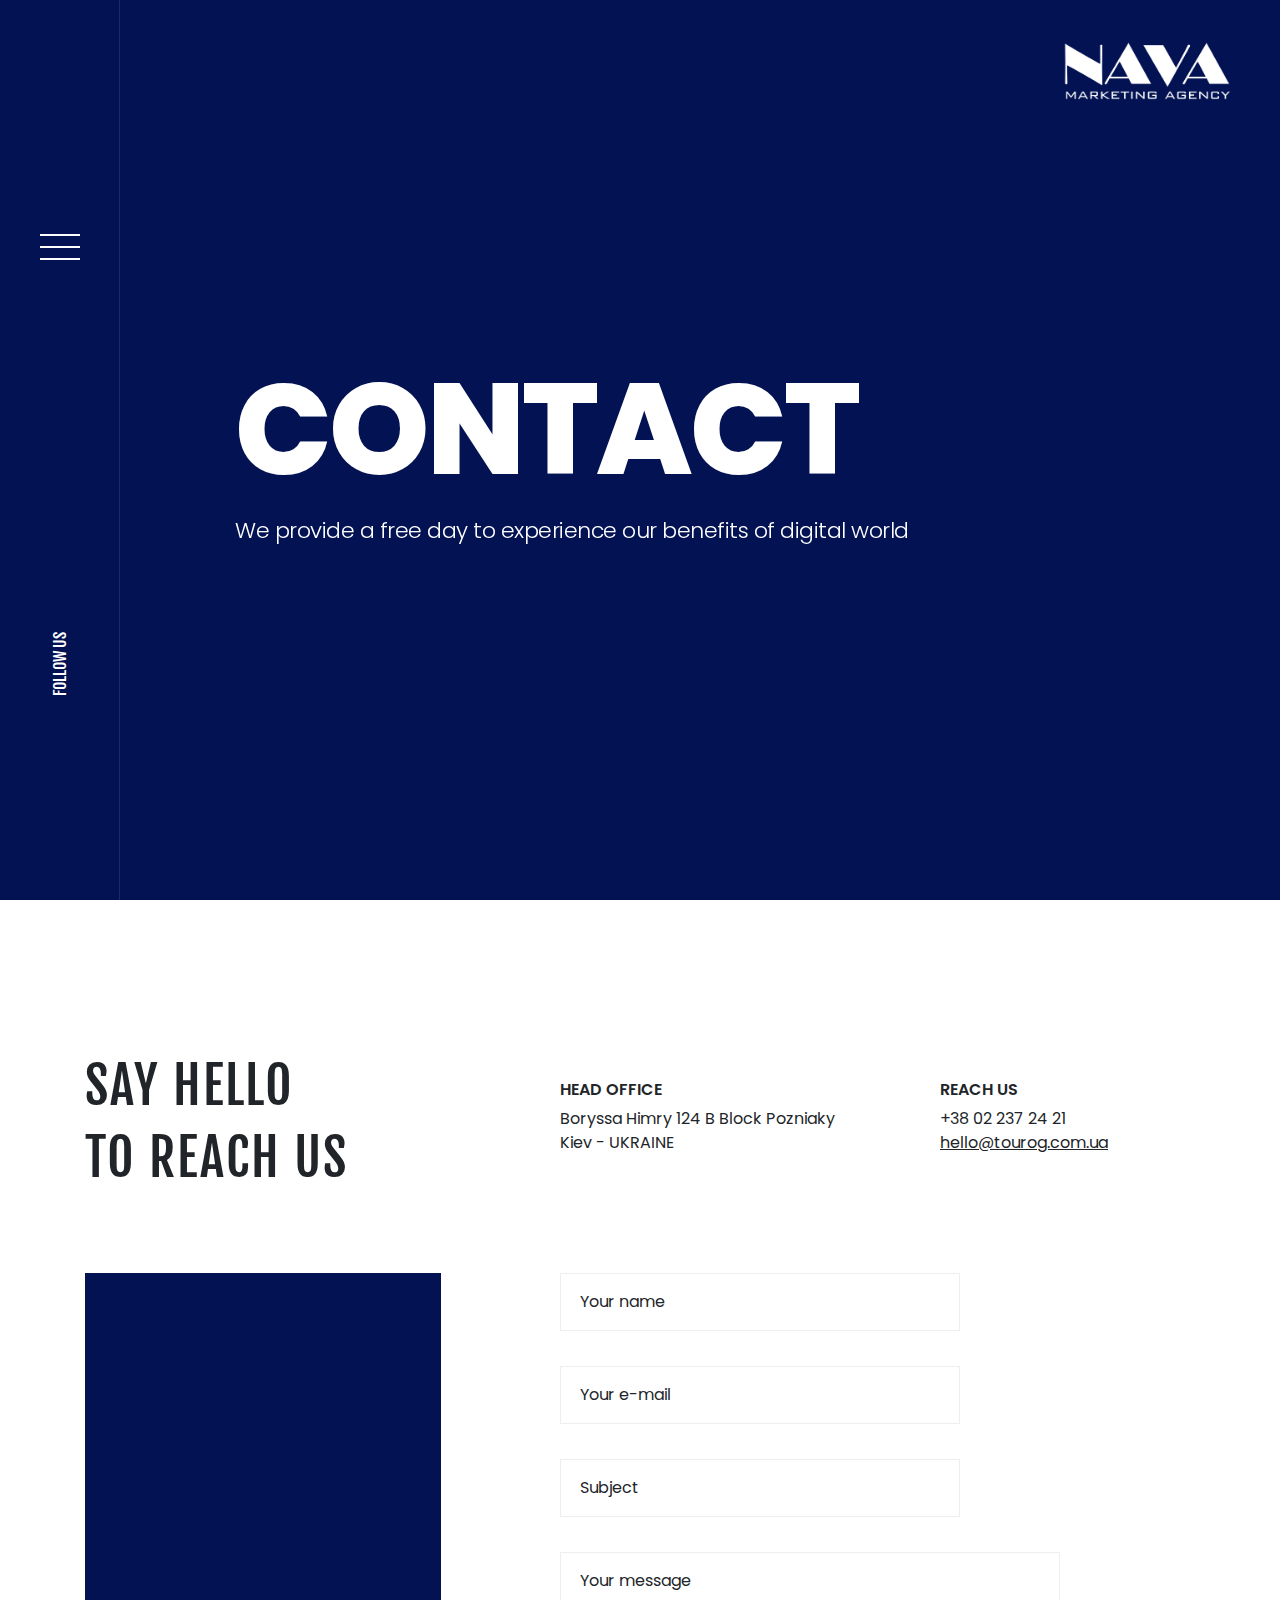
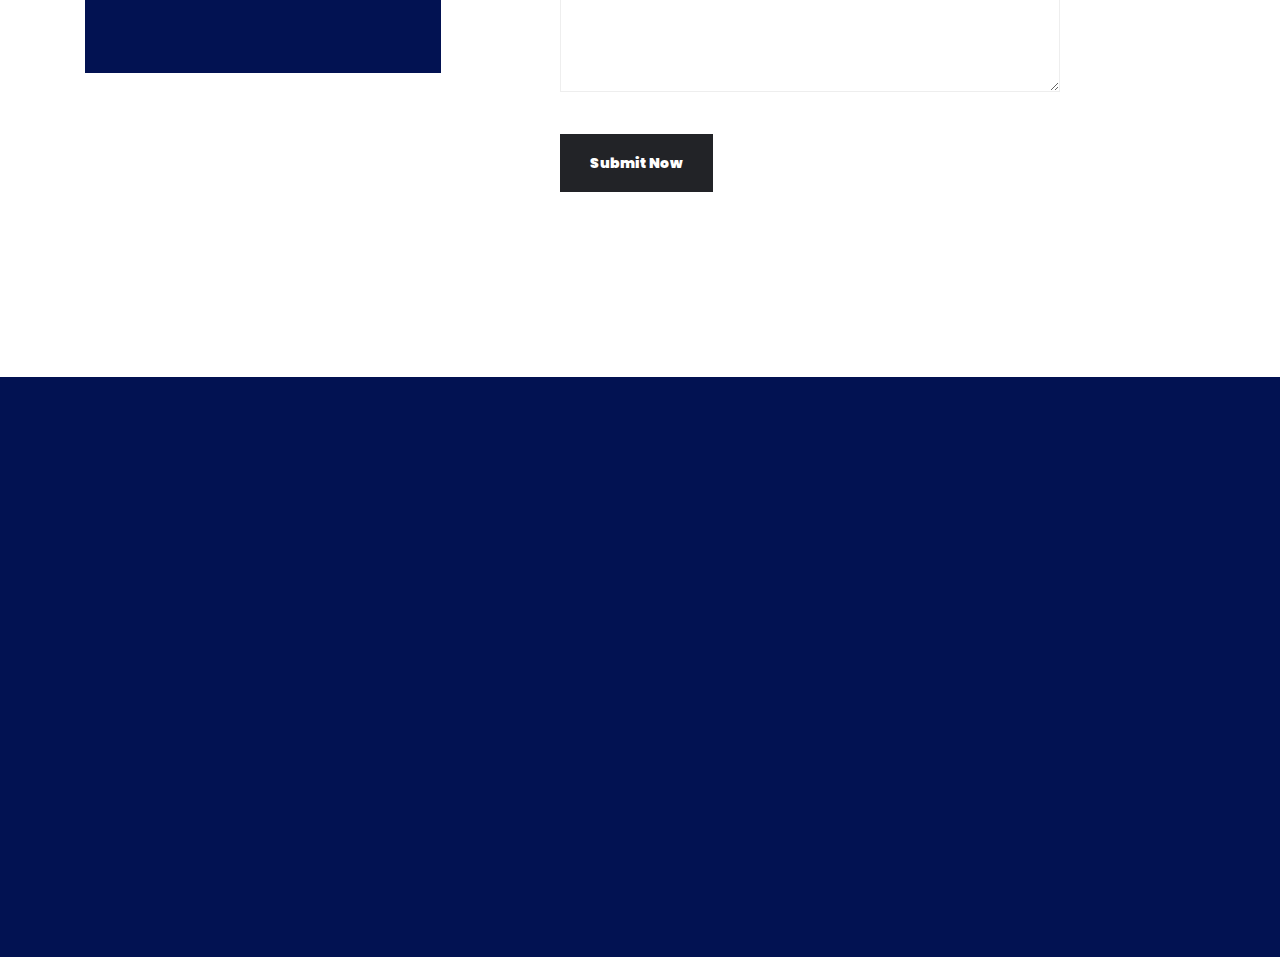
==== commit 27168c57: "edit" ====
--- a/contact.html
+++ b/contact.html
@@ -138,12 +138,12 @@
     <!-- end equalizer -->
   </aside>
   <!-- end left-side -->
-  <div class="all-cases-link"> <span>ALL CASES</span> <b>+</b> </div>
+  <div class="all-cases-link"><span><img src="images/logos/logo1.png" alt="" style="height: 80px; max-height: 80px; width: auto;"></span></div>
   <!-- end all-cases-link -->
   <header class="page-header">
-  <div class="video-bg">
+  <!-- <div class="video-bg">
   	<video src="videos/video02.mp4" muted loop autoplay></video>
-  </div>
+  </div> -->
   <!-- end video-bg -->
   <div class="inner">
   	<div class="container">
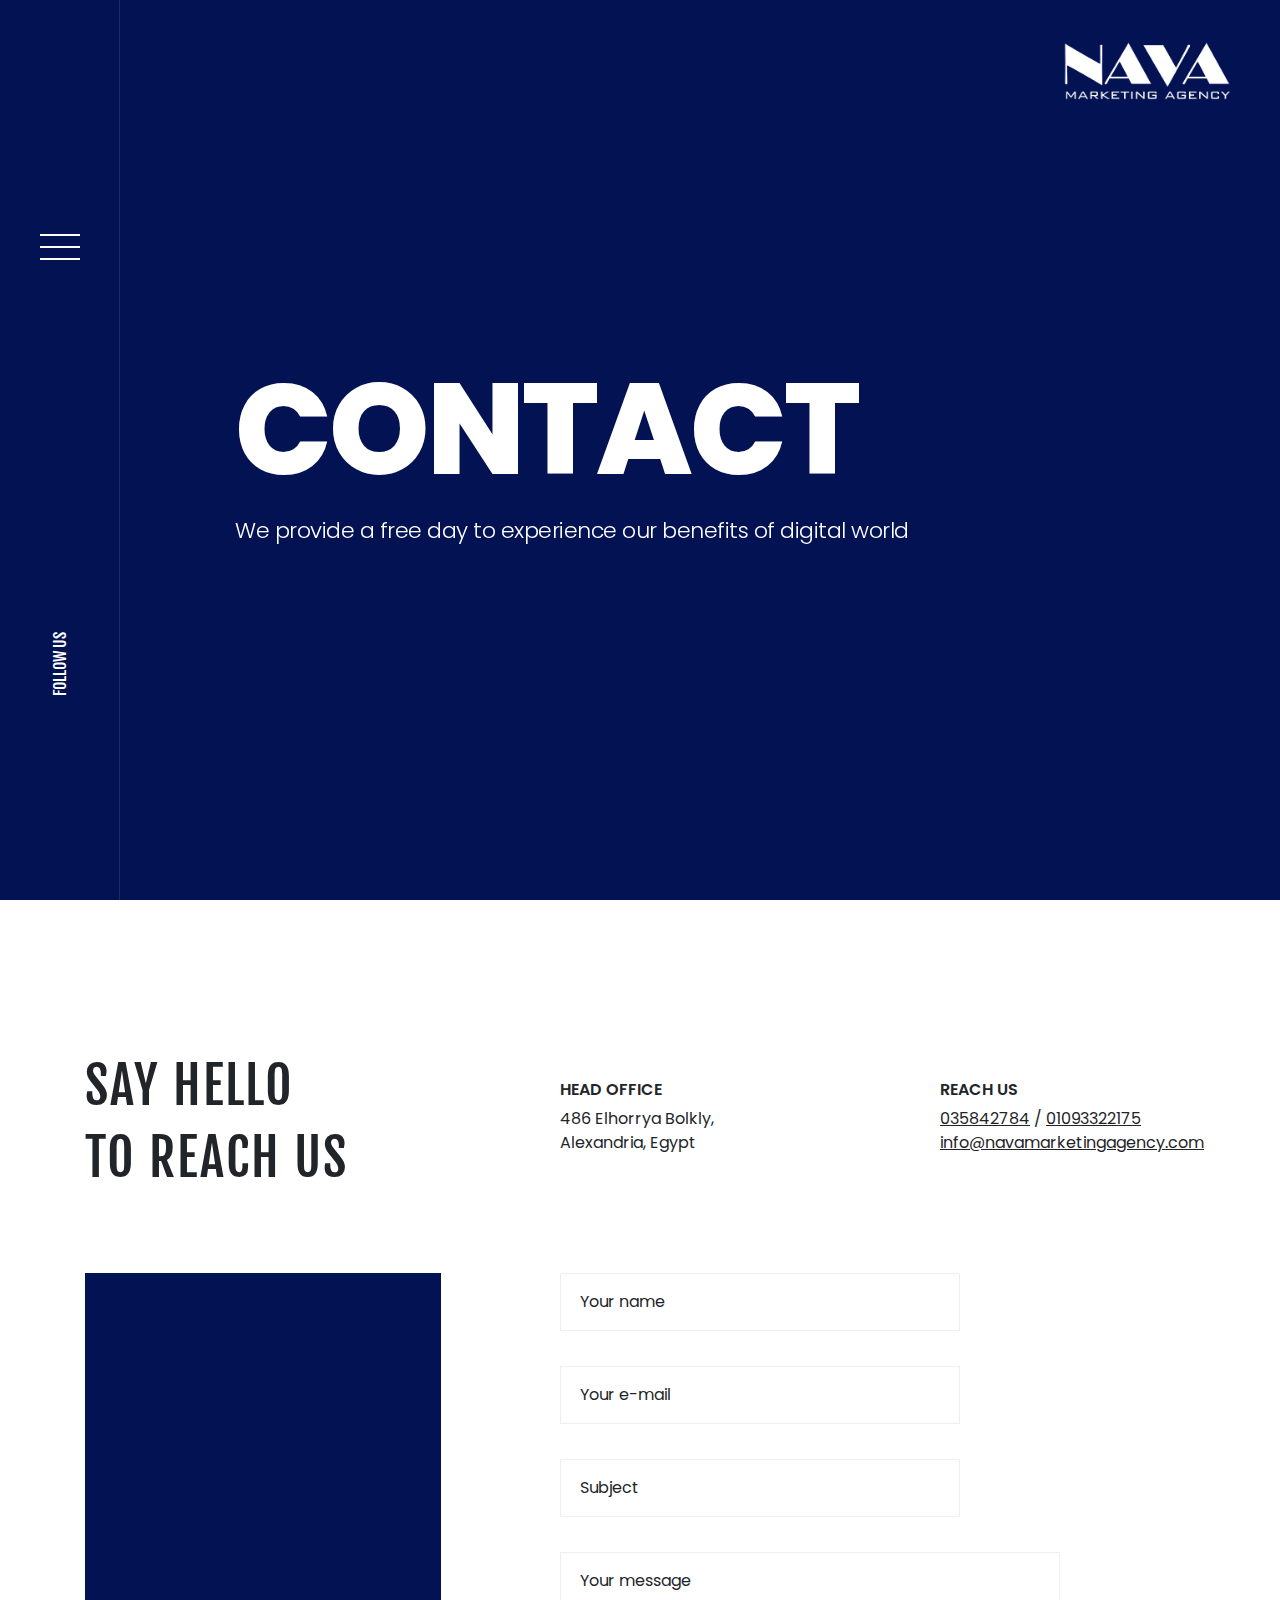
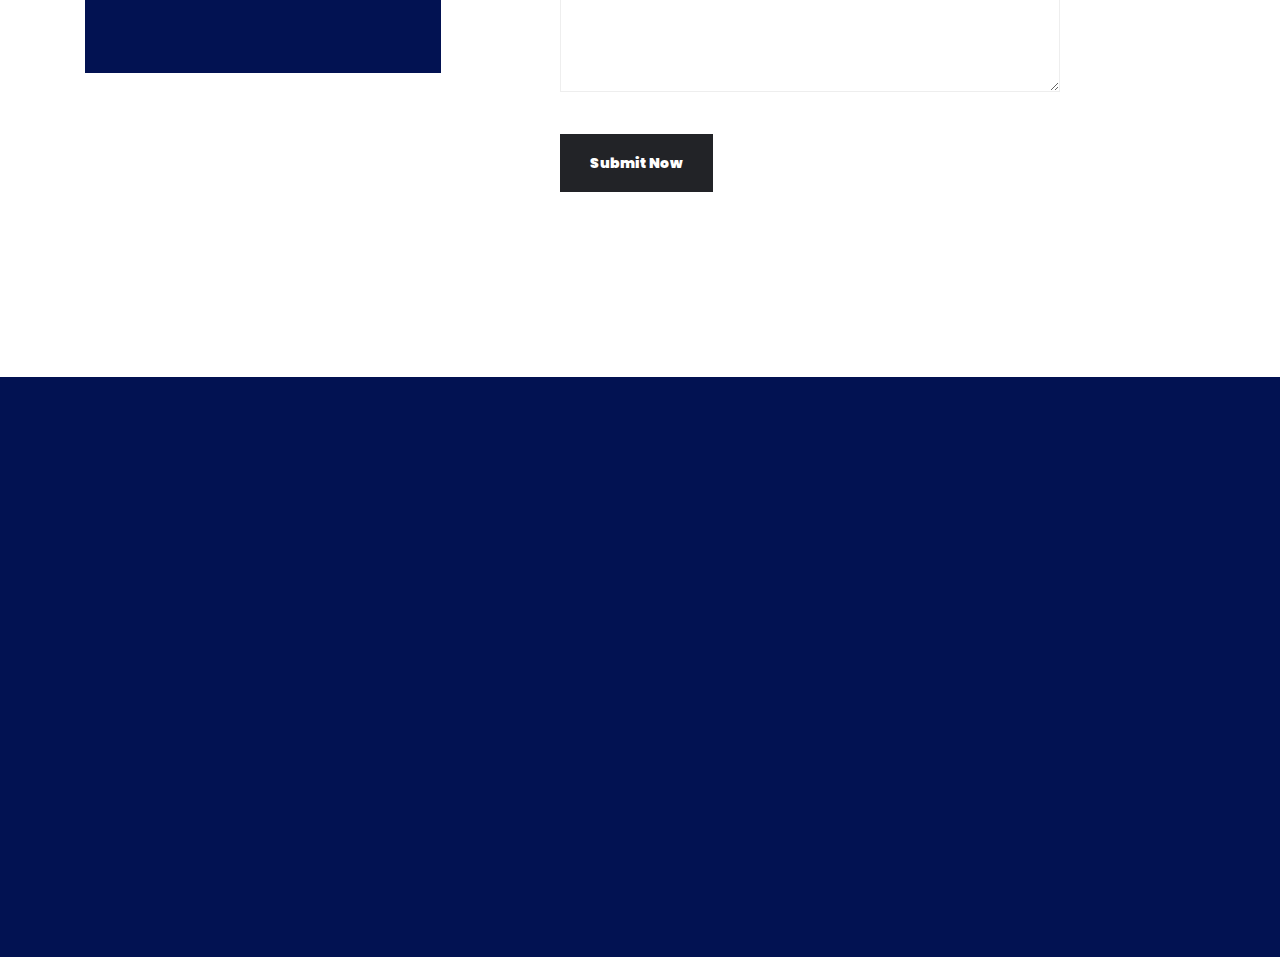
==== commit 79e003b1: "edit" ====
--- a/contact.html
+++ b/contact.html
@@ -165,22 +165,22 @@
     	<div class="col-lg-4 col-md-6">
     		<h6>HEAD OFFICE</h6>
     		<address>
-    			Boryssa Himry 124 B Block Pozniaky<br>
-Kiev - UKRAINE
+    			486 Elhorrya Bolkly, <br>
+          Alexandria, Egypt
     		</address>
     	</div>
     	<!-- end col-4 -->
     	<div class="col-lg-3 col-md-6">
     		<h6>REACH US</h6>
     		<address>
-    			<p>+38 02 237 24 21</p>
-    			<a href="#">hello@tourog.com.ua</a>
+    			<p><a href="tel:035842784">035842784</a> / <a href="tel:01093322175">01093322175</a></p>
+    			<a href="mailto:info@navamarketingagency.com">info@navamarketingagency.com</a>
     		</address>
     	</div>
     	<!-- end col-3 -->
     	<div class="col-lg-5">
     		 <div class="map">
-    			<iframe src="https://www.google.com/maps/embed?pb=!1m18!1m12!1m3!1d325518.68780316407!2d30.252511957059642!3d50.4016990487754!2m3!1f0!2f0!3f0!3m2!1i1024!2i768!4f13.1!3m3!1m2!1s0x40d4cf4ee15a4505%3A0x764931d2170146fe!2z0JrQuNGX0LIsINCj0LrRgNCw0ZfQvdCwLCAwMjAwMA!5e0!3m2!1suk!2str!4v1555663203384!5m2!1suk!2str"></iframe>
+    			<iframe src="https://www.google.com/maps/embed?pb=!1m18!1m12!1m3!1d409.9812708162335!2d29.955651413047015!3d31.23184804235613!2m3!1f0!2f0!3f0!3m2!1i1024!2i768!4f13.1!3m3!1m2!1s0x14f5c4dc6fa26e37%3A0x3c89ad878d592479!2s486%D8%8C%20494%20Branched%20from%20Ahmed%20Shawki%2C%20Fleming%2C%20El%20Raml%201%2C%20Alexandria%20Governorate%205451001!5e0!3m2!1sen!2seg!4v1713729201471!5m2!1sen!2seg"></iframe>
     		</div>
     		<!-- end map -->
     	</div>
@@ -240,26 +240,26 @@
     <div class="row">
       <div class="col-12">
         <ul>
-          <li><a href="#"><i class="fab fa-facebook-f"></i></a></li>
-          <li><a href="#"><i class="fab fa-twitter"></i></a></li>
-          <li><a href="#"><i class="fab fa-linkedin-in"></i></a></li>
-          <li><a href="#"><i class="fab fa-google-plus-g"></i></a></li>
-          <li><a href="#"><i class="fab fa-youtube"></i></a></li>
+          <li><a href="https://www.facebook.com/nava.marketing.ag"><i class="fab fa-facebook-f"></i></a></li>
+          <li><a href="https://www.instagram.com/nava_agency?igsh=MXhuM2VhdHByc3c0NA=="><i class="fab fa-instagram"></i></a></li>
+          <li><a href="https://www.linkedin.com/company/80256194/admin/feed/posts/"><i class="fab fa-linkedin-in"></i></a></li>
+          <li><a href="https://www.tiktok.com/@nava.agency?_t=8l06HeVfZ2M&_r=1"><i class="fab fa-tiktok"></i></a></li>
+          <!-- <li><a href="#"><i class="fab fa-youtube"></i></a></li> -->
         </ul>
         <h6>LET’S HAVE A TALK ABOUT YOUR PROJECT.</h6>
         <h2>Need more information or want <br>
           to get in touch?</h2>
-        <a href="#" class="link">Get in touch</a> </div>
+        <a href="contact.html" class="link">Get in touch</a> </div>
       <!-- end col-12 -->
       <div class="col-12">
-        <div class="footer-bar"> <span class="copyright">© 2023 Tourog | All Rights Reserved</span> <span class="creation">Site created by <a href="#">Themezinho</a></span> </div>
-        <!-- end footer-bar --> 
-      </div>
-      <!-- end col-12 --> 
+        <div class="footer-bar"> <span class="copyright">© Nava Marketing Agency | All Rights Reserved</span> </div>
+        <!-- end footer-bar -->
+      </div>
+      <!-- end col-12 -->
     </div>
-    <!-- end row --> 
-  </div>
-  <!-- end container --> 
+    <!-- end row -->
+  </div>
+  <!-- end container -->
 </footer>
 <!-- end footer -->
 
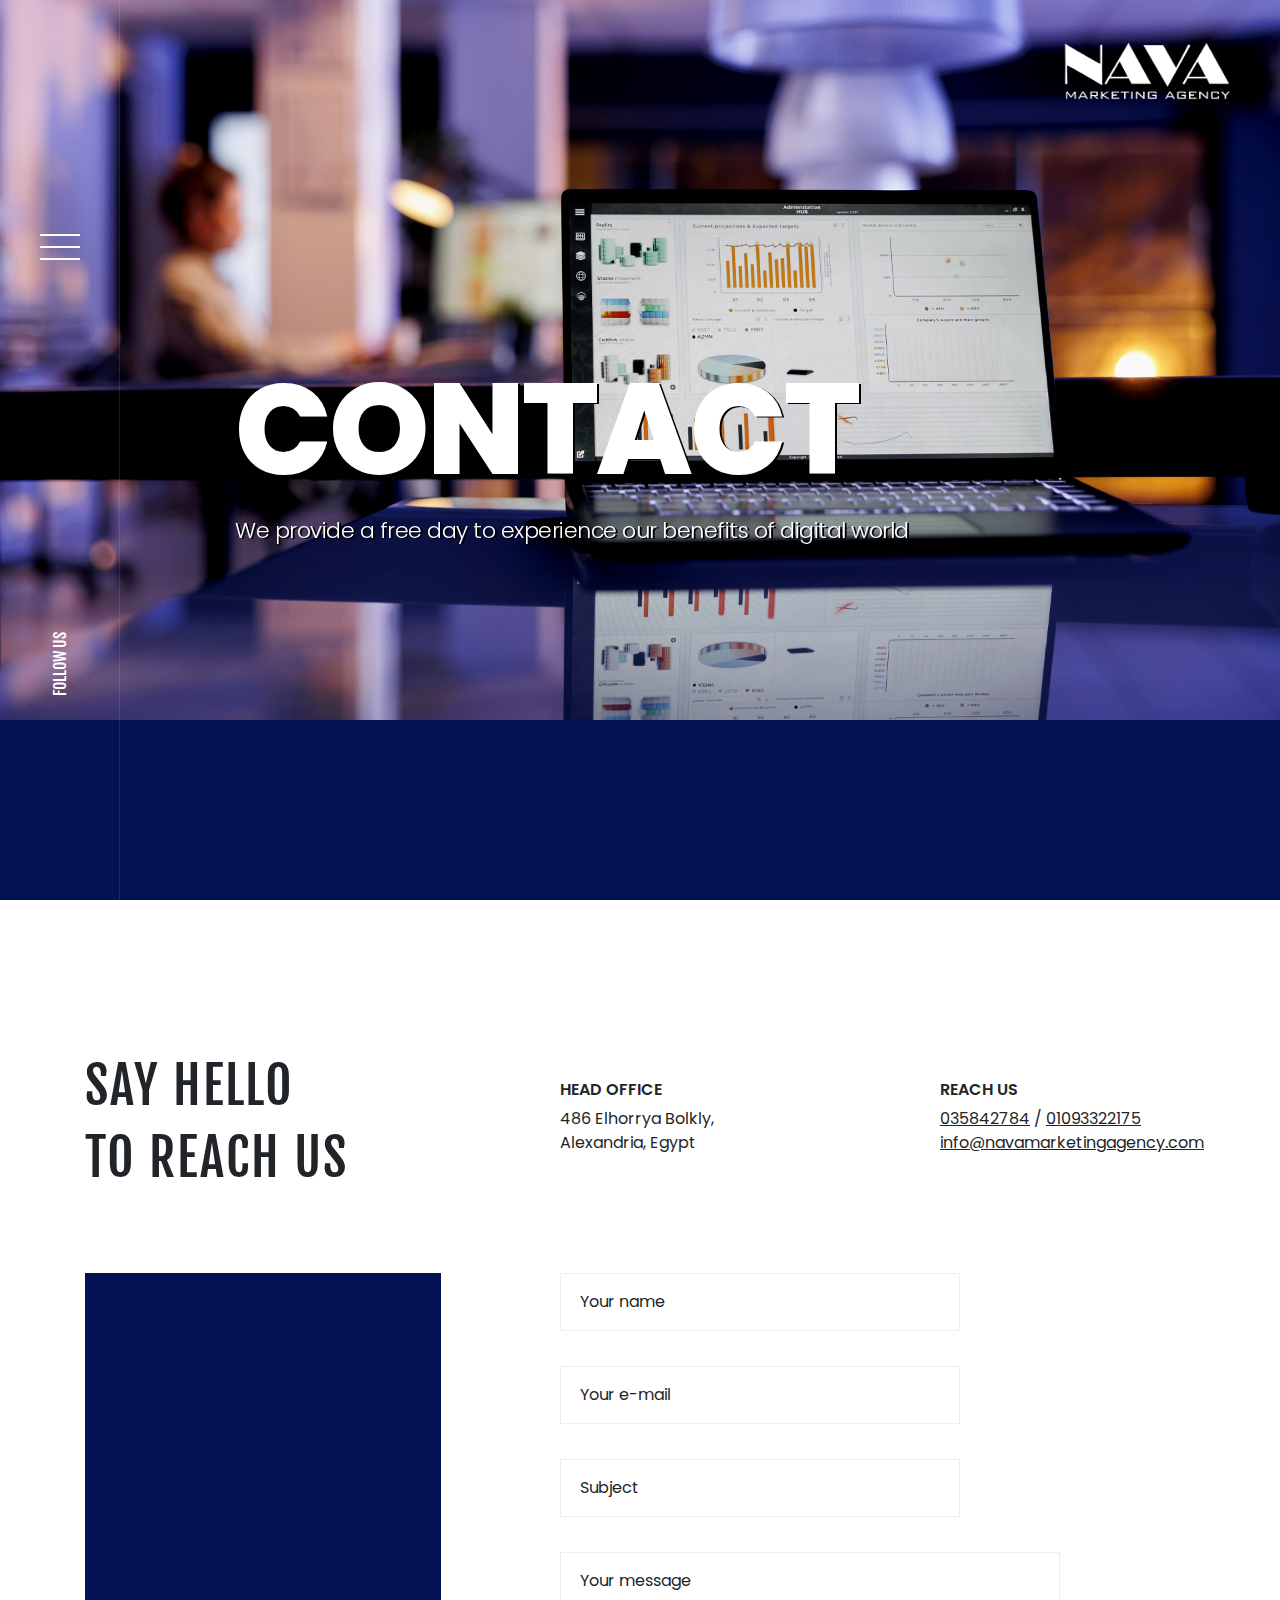
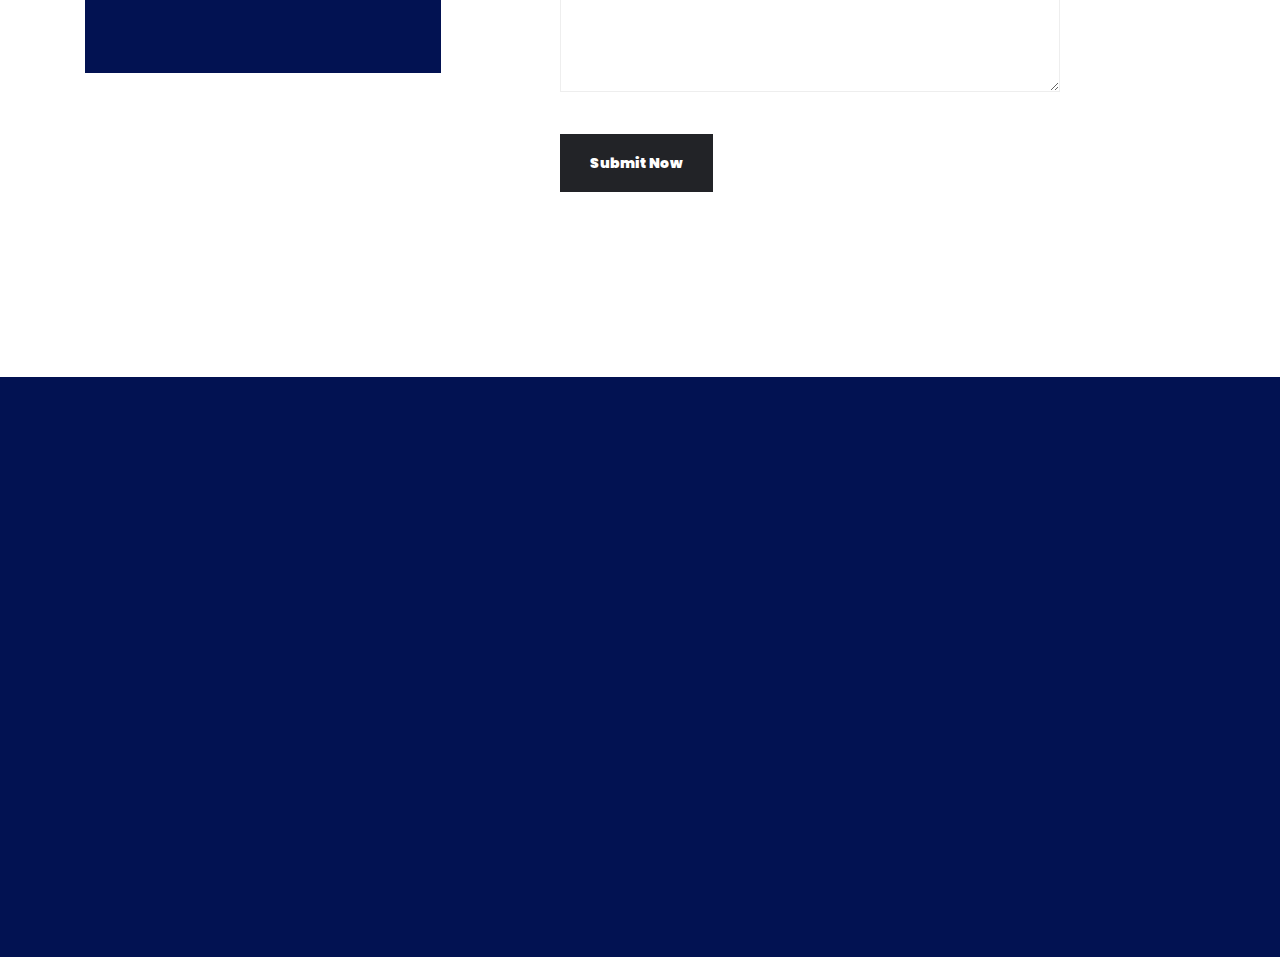
==== commit 7993484f: "changing logos" ====
--- a/contact.html
+++ b/contact.html
@@ -141,14 +141,14 @@
   <div class="all-cases-link"><span><img src="images/logos/logo1.png" alt="" style="height: 80px; max-height: 80px; width: auto;"></span></div>
   <!-- end all-cases-link -->
   <header class="page-header">
-  <!-- <div class="video-bg">
-  	<video src="videos/video02.mp4" muted loop autoplay></video>
-  </div> -->
+  <div class="video-bg">
+  	<img src="images/homepage-banner/banner.jpg"></img>
+  </div>
   <!-- end video-bg -->
   <div class="inner">
   	<div class="container">
-  		<h1>CONTACT</h1>
-  		<p>We provide a free day to experience our benefits of digital world</p>
+  		<h1 style="text-shadow: 2px 1px #000000;">CONTACT</h1>
+  		<p style="text-shadow: 2px 1px #000000;">We provide a free day to experience our benefits of digital world</p>
   	</div>
   	<!-- end container -->
   </div>
--- a/css/style.css
+++ b/css/style.css
@@ -15,7 +15,7 @@
 		03. HTML TAGS
 		04. CUSTOM TAGS
 		05. SECTIONS
-		06. CONTENT
+		06. CONTENTF
 		07. ODOMETER
 		08. EQUALIZER
 		09. REVEAL EFFECT
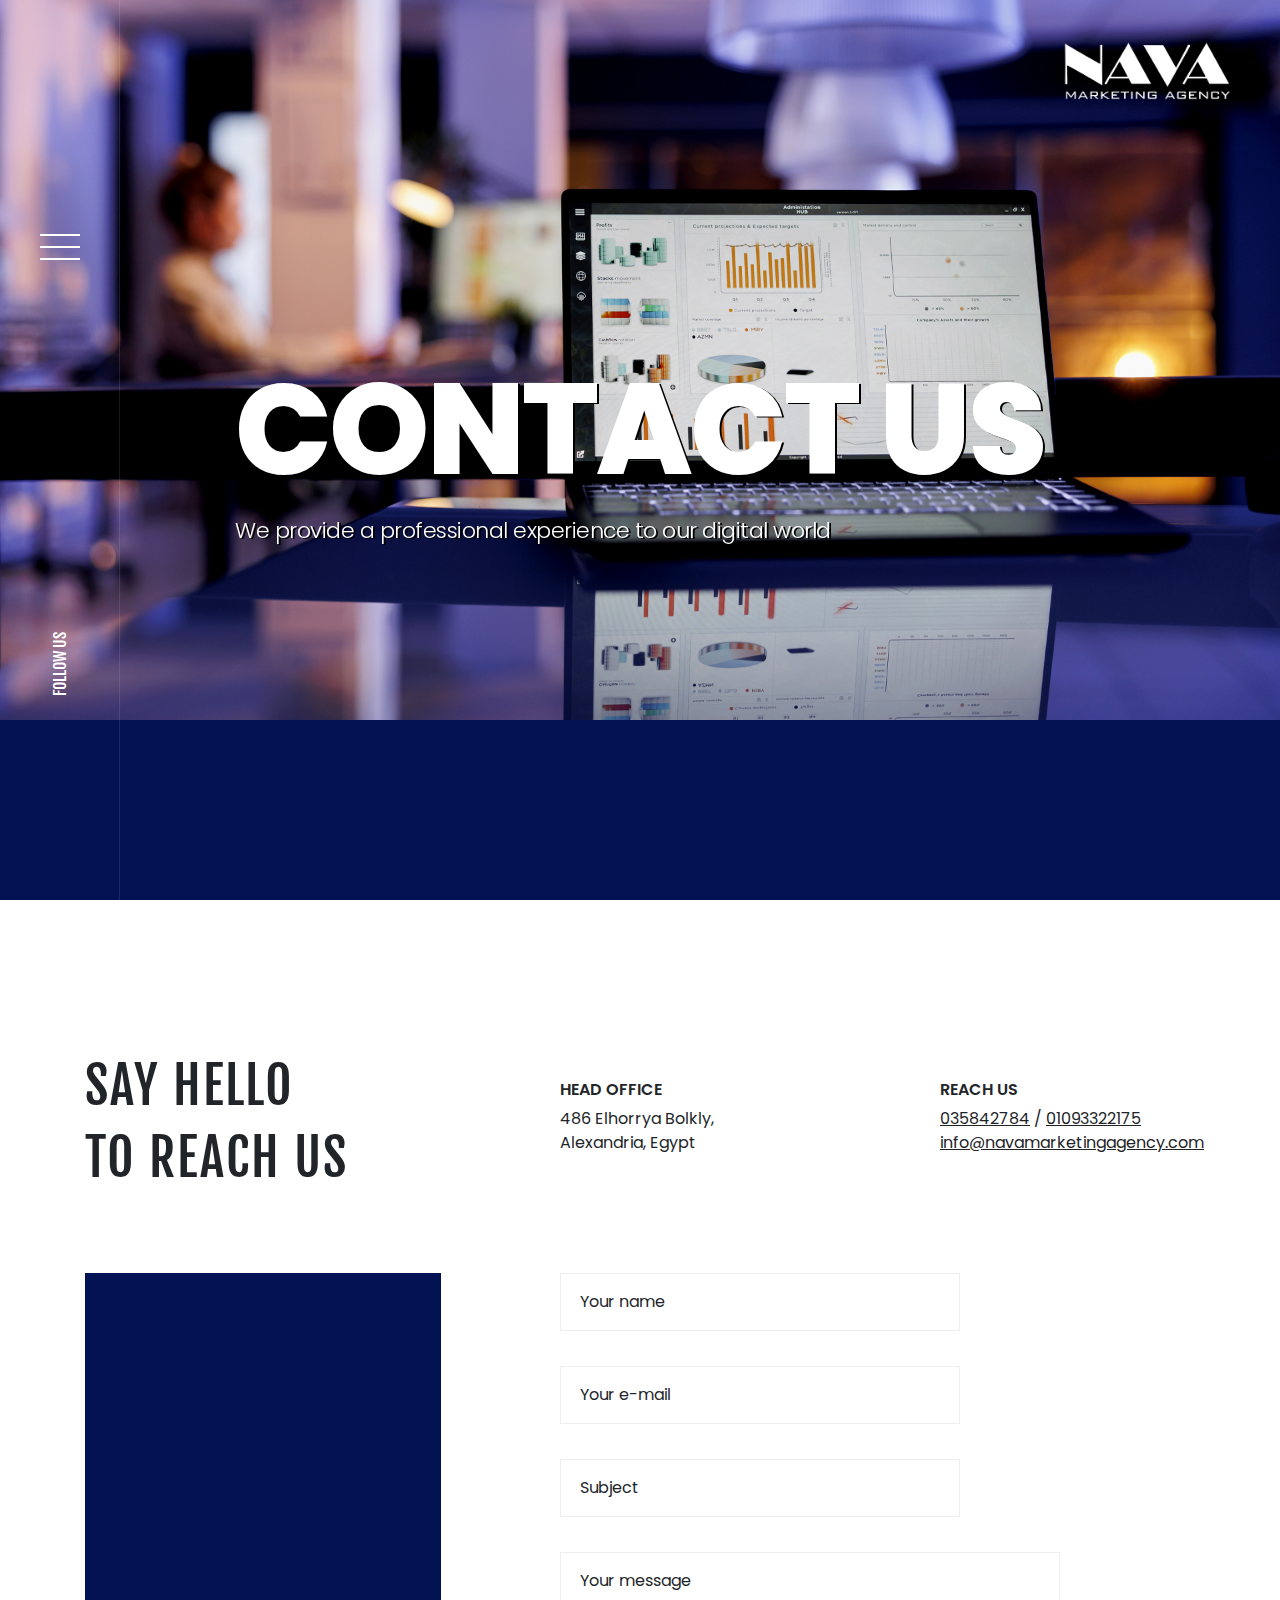
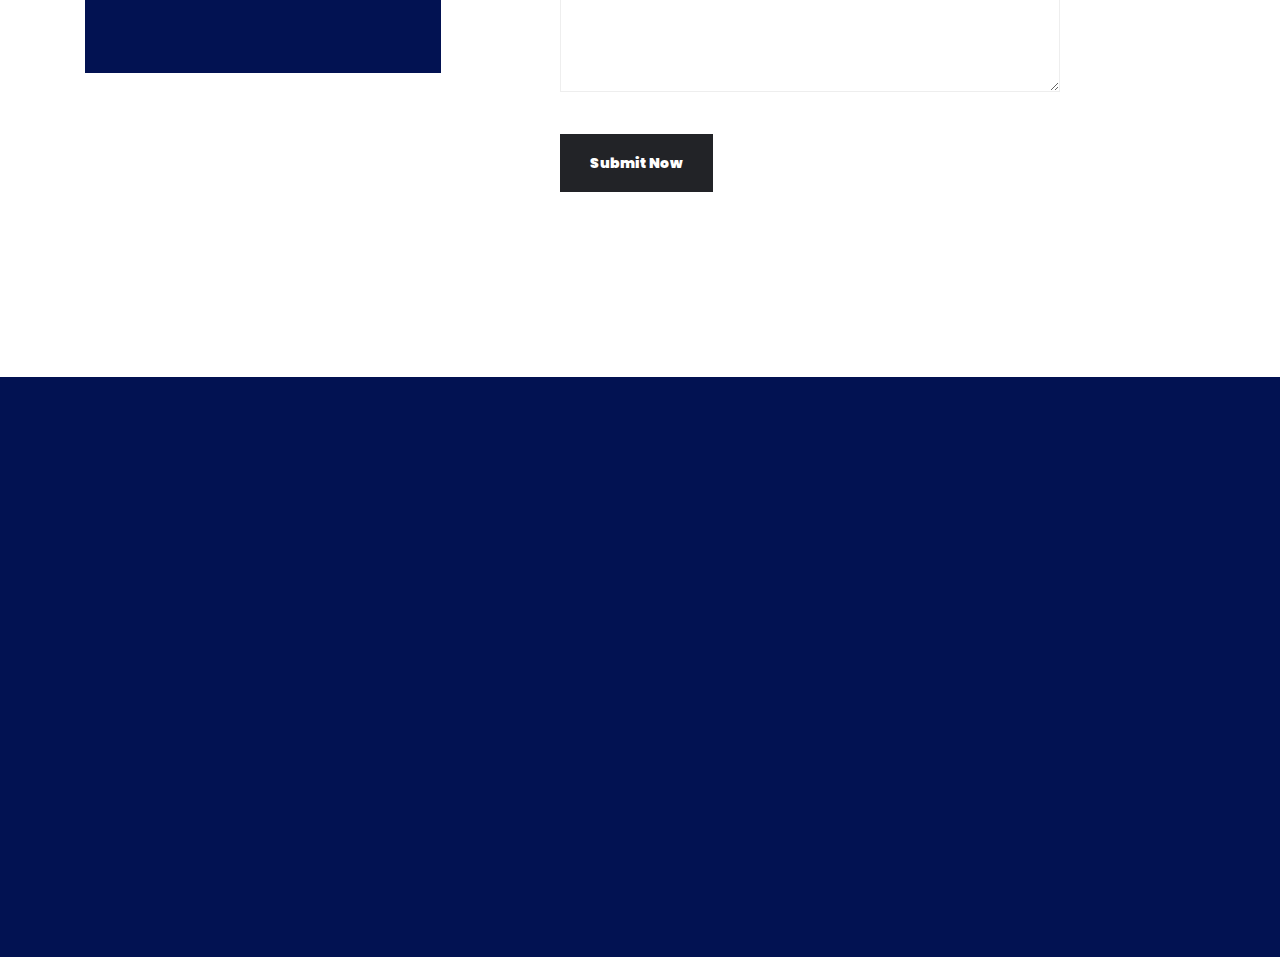
==== commit 2e3b092c: "changing logos" ====
--- a/contact.html
+++ b/contact.html
@@ -147,8 +147,8 @@
   <!-- end video-bg -->
   <div class="inner">
   	<div class="container">
-  		<h1 style="text-shadow: 2px 1px #000000;">CONTACT</h1>
-  		<p style="text-shadow: 2px 1px #000000;">We provide a free day to experience our benefits of digital world</p>
+  		<h1 style="text-shadow: 2px 1px #000000;">CONTACT US</h1>
+  		<p style="text-shadow: 2px 1px #000000;">We provide a professional experience to our digital world</p>
   	</div>
   	<!-- end container -->
   </div>
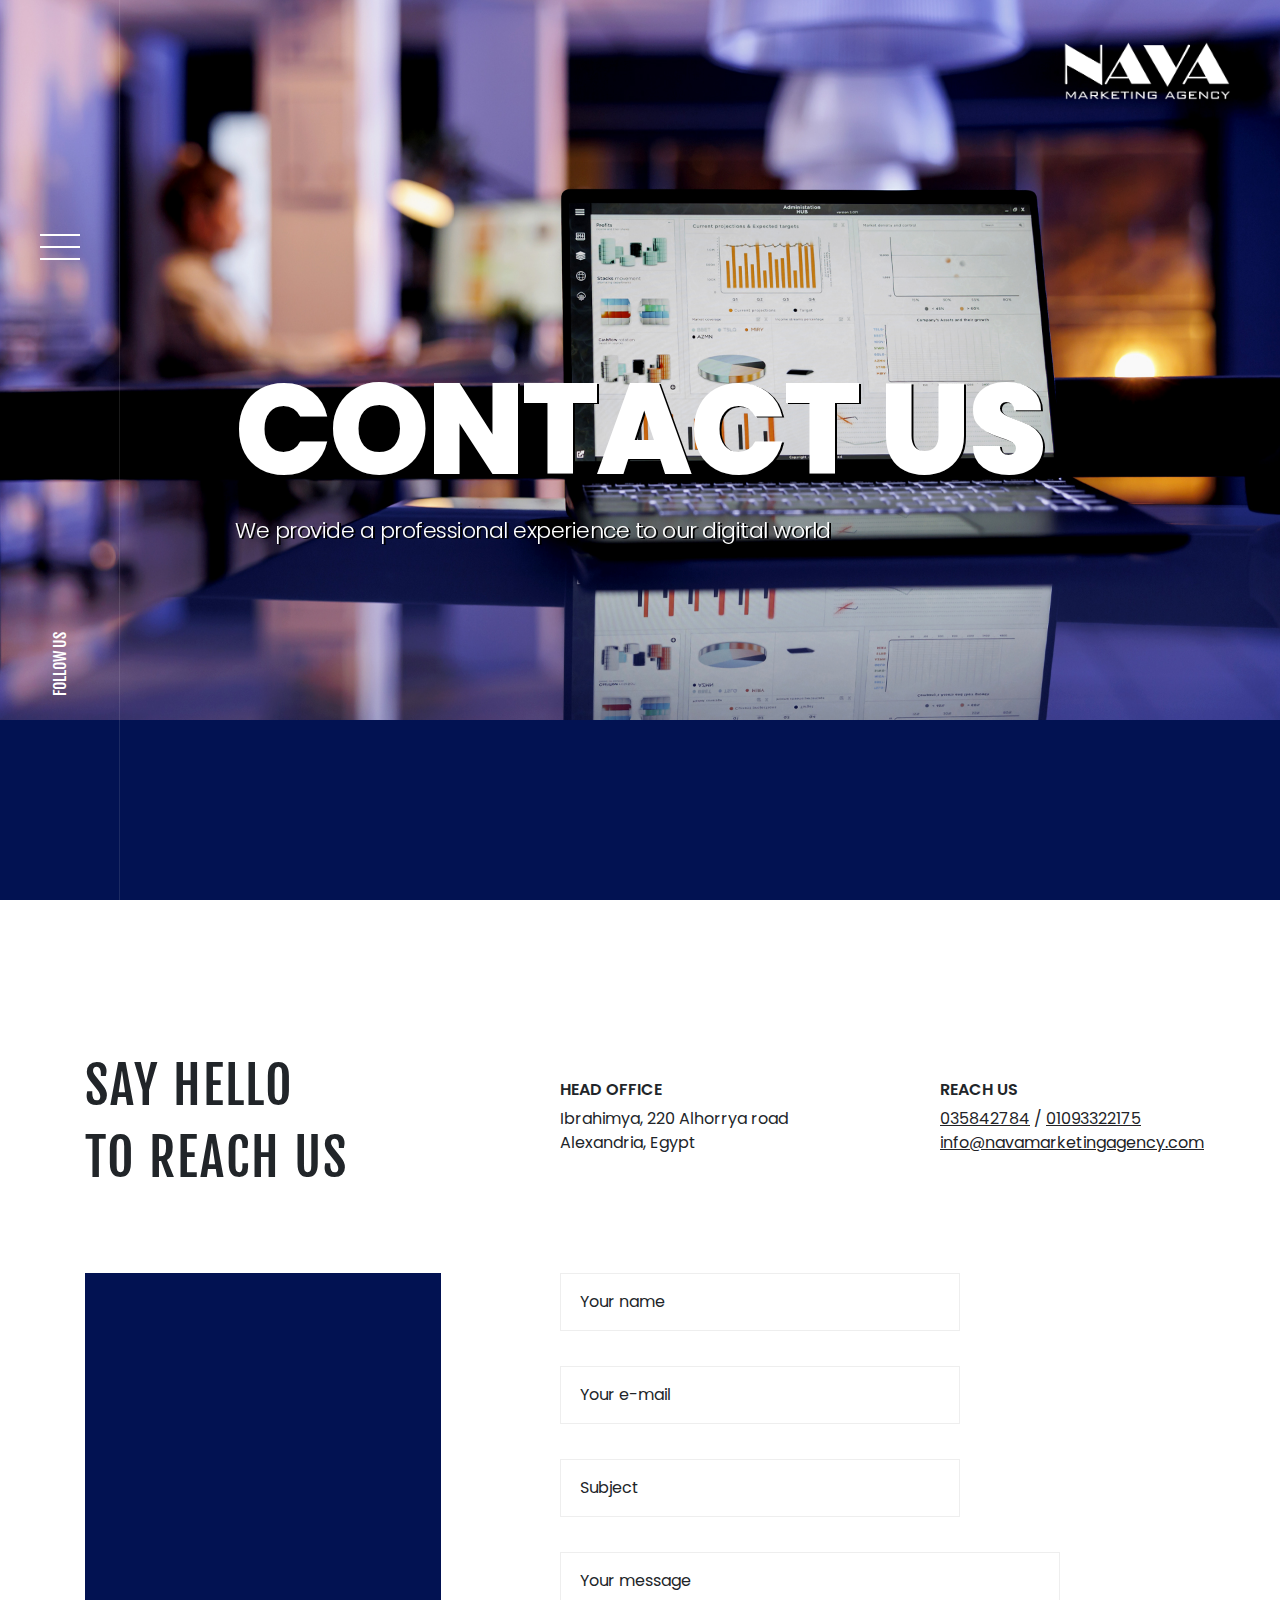
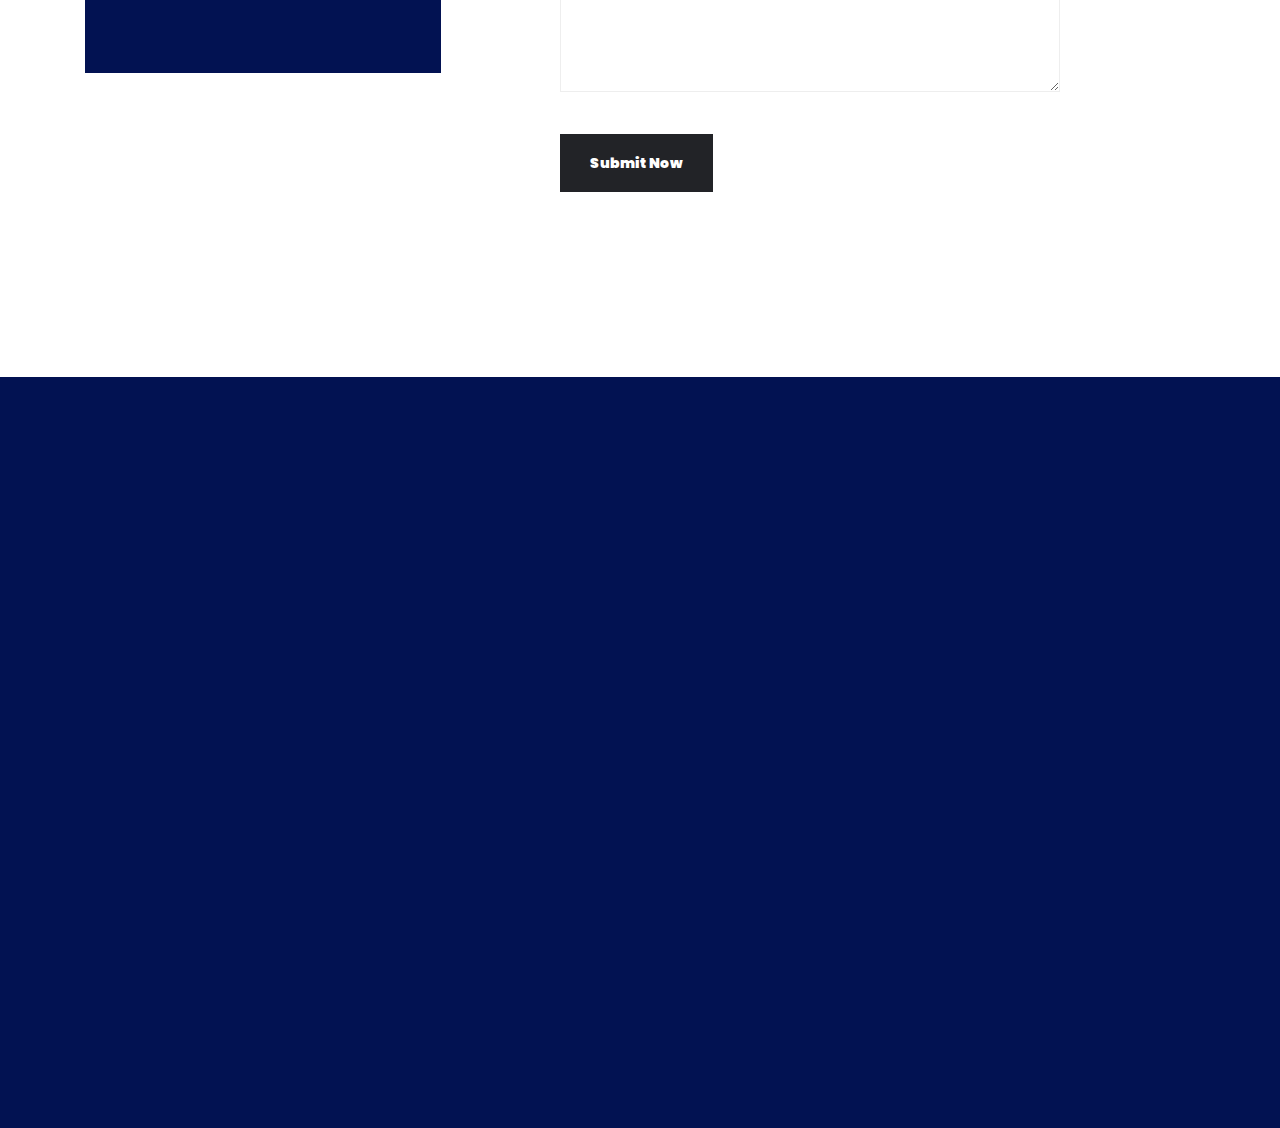
==== commit ebe457be: "adding footer" ====
--- a/contact.html
+++ b/contact.html
@@ -71,7 +71,7 @@
       </ul> -->
         </li>
       <!-- <li><a href="studio.html">STUDIO</a> <small>All About Us</small> </li> -->
-      <li><a href="showcases.html">SHOWCASES</a> <small>Our all projects</small> </li>
+      <li><a href="showcases.html">OUR PROJECTS</a> <small>Take a look</small> </li>
       <!-- <li><a href="blog.html">BLOG</a> <small>Recent posts</small> </li> -->
       <li><a href="contact.html">CONTACT</a> <small>Say hello</small> </li>
     </ul>
@@ -165,7 +165,7 @@
     	<div class="col-lg-4 col-md-6">
     		<h6>HEAD OFFICE</h6>
     		<address>
-    			486 Elhorrya Bolkly, <br>
+    			Ibrahimya, 220 Alhorrya road<br>
           Alexandria, Egypt
     		</address>
     	</div>
@@ -180,7 +180,7 @@
     	<!-- end col-3 -->
     	<div class="col-lg-5">
     		 <div class="map">
-    			<iframe src="https://www.google.com/maps/embed?pb=!1m18!1m12!1m3!1d409.9812708162335!2d29.955651413047015!3d31.23184804235613!2m3!1f0!2f0!3f0!3m2!1i1024!2i768!4f13.1!3m3!1m2!1s0x14f5c4dc6fa26e37%3A0x3c89ad878d592479!2s486%D8%8C%20494%20Branched%20from%20Ahmed%20Shawki%2C%20Fleming%2C%20El%20Raml%201%2C%20Alexandria%20Governorate%205451001!5e0!3m2!1sen!2seg!4v1713729201471!5m2!1sen!2seg"></iframe>
+    			<iframe src="https://www.google.com/maps/embed?pb=!1m17!1m12!1m3!1d3412.3940772327924!2d29.92869197559921!3d31.209809774357634!2m3!1f0!2f0!3f0!3m2!1i1024!2i768!4f13.1!3m2!1m1!2zMzHCsDEyJzM1LjMiTiAyOcKwNTUnNTIuNiJF!5e0!3m2!1sen!2seg!4v1721689571894!5m2!1sen!2seg"></iframe>
     		</div>
     		<!-- end map -->
     	</div>
@@ -249,6 +249,18 @@
         <h6>LET’S HAVE A TALK ABOUT YOUR PROJECT.</h6>
         <h2>Need more information or want <br>
           to get in touch?</h2>
+
+          <br>
+          <h6>Here are our Details:</h6>
+          <ul style="float:left !important;">
+          <li>Email: <a href="mailto:Info@navamarketingagency.com" style="color: white;">Info@navamarketingagency.com</a></li><br>
+          <li>Phone: <a href="tel:01093322175" style="color: white;">01093322175</a></li><br>
+          <li>Our Address: <a href="https://maps.app.goo.gl/kSexkRf2Nv5fGtFE8" style="color: white;">Alexandria, Ibrahimya ,220 Alhorrya road</a></li>
+        </ul>
+        <br>
+        <br>
+        <br>
+        <br>
         <a href="contact.html" class="link">Get in touch</a> </div>
       <!-- end col-12 -->
       <div class="col-12">
